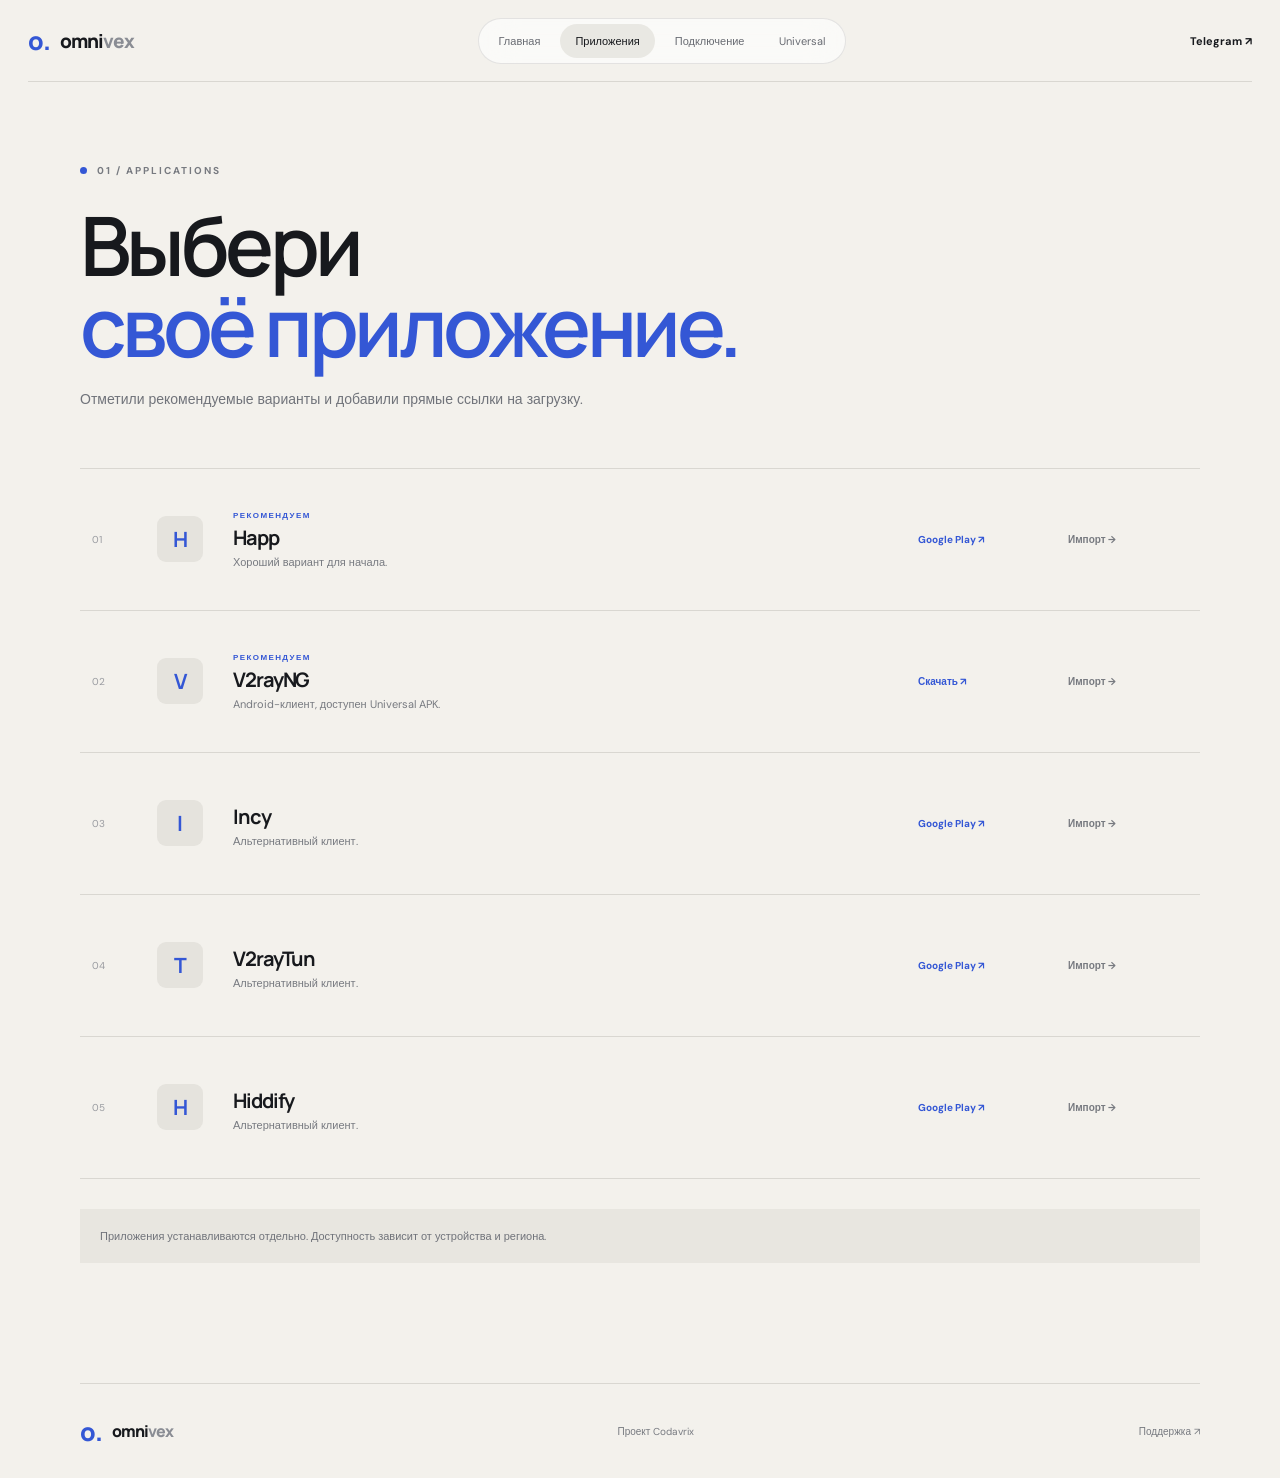
==== apps.html @ 3f4cf617 "Add Omnivex apps.html page" ====
<!doctype html><html lang="ru"><head><meta charset="utf-8"><meta name="viewport" content="width=device-width,initial-scale=1"><meta name="theme-color" content="#f3f1ec"><title>Omnivex</title><link rel="preconnect" href="https://fonts.googleapis.com"><link rel="preconnect" href="https://fonts.gstatic.com" crossorigin><link href="https://fonts.googleapis.com/css2?family=DM+Sans:wght@400;500;600;700&family=Manrope:wght@400;500;600;700;800&display=swap" rel="stylesheet"><link rel="stylesheet" href="style.css"><script src="script.js" defer></script></head><body><header class="header"><a class="brand" href="index.html"><span class="brand-icon">o.</span><span>omni<span>vex</span></span></a><button class="nav-toggle" aria-label="Открыть меню" aria-expanded="false">☰</button><nav class="nav"><a href="index.html">Главная</a><a href="apps.html">Приложения</a><a href="setup.html">Подключение</a><a href="universal.html">Universal</a></nav><a class="nav-telegram" href="https://t.me/OmnivexVPN" target="_blank" rel="noreferrer">Telegram ↗</a></header><main class="wrap subpage"><div class="eyebrow"><span></span> 01 / APPLICATIONS</div><h1 class="page-title">Выбери<br><em>своё приложение.</em></h1><p class="page-lead">Отметили рекомендуемые варианты и добавили прямые ссылки на загрузку.</p><div class="app-list">
<article class="app-row"><div class="app-id">01</div><div class="app-monogram">H</div><div class="app-desc"><div class="tag">РЕКОМЕНДУЕМ</div><h2>Happ</h2><p>Хороший вариант для начала.</p></div><a class="app-download" href="https://play.google.com/store/apps/details?id=com.happproxy" target="_blank" rel="noreferrer">Google Play ↗</a><a class="app-use" href="setup.html?app=happ">Импорт →</a></article>
<article class="app-row"><div class="app-id">02</div><div class="app-monogram">V</div><div class="app-desc"><div class="tag">РЕКОМЕНДУЕМ</div><h2>V2rayNG</h2><p>Android-клиент, доступен Universal APK.</p></div><a class="app-download" href="https://github.com/2dust/v2rayNG/releases/latest" target="_blank" rel="noreferrer">Скачать ↗</a><a class="app-use" href="setup.html?app=v2rayng">Импорт →</a></article>
<article class="app-row"><div class="app-id">03</div><div class="app-monogram">I</div><div class="app-desc"><h2>Incy</h2><p>Альтернативный клиент.</p></div><a class="app-download" href="https://play.google.com/store/apps/details?id=llc.itdev.incy" target="_blank" rel="noreferrer">Google Play ↗</a><a class="app-use" href="setup.html?app=incy">Импорт →</a></article>
<article class="app-row"><div class="app-id">04</div><div class="app-monogram">T</div><div class="app-desc"><h2>V2rayTun</h2><p>Альтернативный клиент.</p></div><a class="app-download" href="https://play.google.com/store/apps/details?id=com.v2raytun.android" target="_blank" rel="noreferrer">Google Play ↗</a><a class="app-use" href="setup.html?app=v2raytun">Импорт →</a></article>
<article class="app-row"><div class="app-id">05</div><div class="app-monogram">H</div><div class="app-desc"><h2>Hiddify</h2><p>Альтернативный клиент.</p></div><a class="app-download" href="https://play.google.com/store/apps/details?id=app.hiddify.com" target="_blank" rel="noreferrer">Google Play ↗</a><a class="app-use" href="setup.html?app=hiddify">Импорт →</a></article></div><div class="note-box">Приложения устанавливаются отдельно. Доступность зависит от устройства и региона.</div></main><footer class="footer"><a class="brand" href="index.html"><span class="brand-icon">o.</span><span>omni<span>vex</span></span></a><span>Проект Codavrix</span><a href="https://t.me/OmnivexVPN" target="_blank" rel="noreferrer">Поддержка ↗</a></footer></body></html>
---- style.css ----
:root{--paper:#f3f1ec;--ink:#17191d;--muted:#777a80;--line:#d9d7d1;--accent:#3457d5;--font:'Manrope',sans-serif;--body:'DM Sans',sans-serif}*{box-sizing:border-box}body{margin:0;background:var(--paper);color:var(--ink);font-family:var(--body)}a{color:inherit;text-decoration:none}button{font:inherit}.wrap,.footer{width:min(1120px,calc(100% - 56px));margin:auto}.header{height:82px;width:min(1320px,calc(100% - 56px));margin:auto;display:flex;align-items:center;justify-content:space-between;border-bottom:1px solid var(--line);position:relative;z-index:5}.brand{display:flex;align-items:center;gap:10px;font:800 19px var(--font);letter-spacing:-1px}.brand>span:last-child>span{color:#8a8d94}.brand-icon{font-size:25px;color:var(--accent)}.nav{display:flex;gap:5px;padding:5px;border:1px solid #17191d1a;border-radius:99px;background:#ffffff9c;backdrop-filter:blur(18px)}.nav a{padding:10px 15px;font-size:11px;color:#686b72;border-radius:99px}.nav a:hover,.nav a[aria-current=page]{background:#e9e8e3;color:#16181c}.nav-telegram,.plain-link{font-size:11px;font-weight:700}.nav-toggle{display:none}.home-hero{padding-top:95px}.eyebrow{font-size:10px;letter-spacing:2px;font-weight:700;color:#777a80;display:flex;align-items:center;gap:10px}.eyebrow>span{width:7px;height:7px;background:var(--accent);border-radius:50%}.hero-grid{display:grid;grid-template-columns:1.1fr .9fr;align-items:center;gap:40px;padding:44px 0 66px}h1,h2,h3{font-family:var(--font);letter-spacing:-.055em}h1{font-size:clamp(58px,8vw,100px);line-height:.99;margin:0 0 28px;font-weight:600}h1 em{font-style:normal;color:var(--accent)}.lead{max-width:460px;font-size:15px;line-height:1.8;color:#666a71}.actions{display:flex;align-items:center;gap:25px;margin-top:30px}.btn{display:inline-flex;align-items:center;justify-content:center;gap:22px;padding:0 20px;min-height:48px;border-radius:4px;font-size:11px;font-weight:700;transition:.2s}.btn:hover{transform:translateY(-2px)}.btn-dark{background:var(--ink);color:white}.btn-dark:hover{background:var(--accent)}.btn-outline{border:1px solid var(--line)}.hero-art{height:380px;display:grid;place-items:center;position:relative}.art-orbit{position:absolute;width:340px;height:340px;border:1px solid #d7d4cc;border-radius:50%;box-shadow:0 0 0 35px #d7d4cc40,0 0 0 70px #d7d4cc26}.art-card{width:300px;height:245px;background:#20232b;color:#f5f3ee;border-radius:8px;position:relative;padding:22px;box-shadow:0 30px 70px #191b2033;display:flex;flex-direction:column;justify-content:space-between;z-index:1}.art-label,.art-bottom{font-size:9px;letter-spacing:1.5px}.art-label{color:#aeb1b8}.art-bottom{letter-spacing:0}.live-dot{display:inline-block;width:7px;height:7px;border-radius:50%;background:#9fb0ff;margin-right:8px}.art-mark{display:flex;justify-content:center;align-items:center;gap:9px;transform:skew(-16deg)}.art-mark i{width:19px;border-radius:10px;background:#a9b8ff}.art-mark i:nth-child(1){height:44px;opacity:.5}.art-mark i:nth-child(2){height:78px;opacity:.75}.art-mark i:nth-child(3){height:112px}.art-stamp{position:absolute;z-index:2;right:0;bottom:28px;background:var(--accent);color:white;padding:13px 16px;font-size:9px;line-height:1.6;letter-spacing:1.5px;transform:rotate(-5deg)}.hero-meta{display:flex;justify-content:space-between;border-top:1px solid var(--line);padding:18px 0 24px;color:#85878d;font-size:9px;letter-spacing:1.2px}.intro-band{background:#e6e4de}.band-inner{min-height:180px;display:flex;align-items:center;justify-content:space-between;gap:25px}.band-inner>span{font-size:10px;letter-spacing:2px;color:#7b7d83}.band-inner p{font:500 22px/1.4 var(--font);letter-spacing:-1px}.band-inner strong{color:var(--accent)}.band-inner>a{font-size:11px;font-weight:700}.home-sections{padding:100px 0 120px}.section-top{display:flex;align-items:end;justify-content:space-between;margin-bottom:35px}.eyebrow.plain{display:block;margin-bottom:18px}.section-top h2{font-size:46px;margin:0}.section-top>p{max-width:290px;color:#777a80;font-size:12px;line-height:1.7}.route-grid{display:grid;grid-template-columns:repeat(3,1fr);gap:14px}.route-card{min-height:210px;background:#eae8e2;padding:23px;position:relative;border:1px solid #dfddd6;transition:.2s}.route-card:hover{background:white;transform:translateY(-3px)}.route-card>span{font-size:9px;letter-spacing:1.5px;color:#85878d}.route-card h3{font-size:22px;margin:35px 0 8px}.route-card p{font-size:11px;color:#777a80}.route-card>b{position:absolute;right:22px;bottom:22px;color:var(--accent)}.footer{min-height:95px;border-top:1px solid var(--line);display:flex;align-items:center;justify-content:space-between;color:#777a80;font-size:10px}.footer .brand{color:var(--ink);font-size:16px}.subpage{padding-top:82px;padding-bottom:120px}.page-title{font-size:clamp(54px,7vw,82px);margin:28px 0 20px}.page-lead{max-width:570px;color:#70737a;font-size:14px;line-height:1.8;margin-bottom:55px}.app-list{border-top:1px solid var(--line)}.app-row{min-height:142px;border-bottom:1px solid var(--line);display:grid;grid-template-columns:45px 56px minmax(200px,1fr) 130px 120px;align-items:center;gap:20px;padding:20px 12px}.app-row:hover{background:#ffffff70}.app-id{font-size:10px;color:#999ba0}.app-monogram{width:46px;height:46px;background:#e5e3dd;border-radius:9px;display:grid;place-items:center;font:700 21px var(--font);color:var(--accent)}.app-desc h2{font-size:20px;margin:4px 0}.app-desc p{font-size:11px;color:#777a80;margin:0}.tag{font-size:8px;letter-spacing:1.4px;font-weight:700;color:var(--accent)}.app-download,.app-use{font-size:10px;font-weight:700}.app-download{color:var(--accent)}.app-use{color:#777a80}.note-box{margin-top:30px;padding:18px 20px;background:#e8e6e0;color:#70737a;font-size:11px;line-height:1.7}.note-box a{color:var(--accent);text-decoration:underline}.quick-panel{background:#e9e7e1;border:1px solid #dddbd4;padding:30px}.quick-head,.quick-download{display:flex;justify-content:space-between;align-items:center}.quick-head,.step-label{font-size:9px;letter-spacing:1.4px;color:#777a80;font-weight:700}.quick-counter{color:var(--accent)}.choice-row{display:flex;gap:8px;flex-wrap:wrap;margin:20px 0 34px}.choice{border:1px solid #d5d3cc;background:transparent;padding:12px 18px;border-radius:3px;font-size:11px;cursor:pointer}.choice.active,.choice:hover{background:var(--ink);color:white;border-color:var(--ink)}.quick-download{padding:25px 0;border-top:1px solid #d5d3cc;border-bottom:1px solid #d5d3cc}.quick-download h2,.quick-import h2{font-size:24px;margin:8px 0 0}.quick-import{padding-top:28px}.quick-import>div:first-child p{font-size:12px;color:#70737a;max-width:540px;line-height:1.7;margin:10px 0 22px}.copy-line{display:flex;max-width:580px;margin-top:25px;border:1px solid #d1cfc8;background:#f7f6f2}.copy-line code{padding:15px;flex:1;overflow-wrap:anywhere;font-size:11px;color:#555861}.copy-line button{border:0;background:var(--ink);color:white;padding:0 18px;font-size:10px;cursor:pointer}.copy-status{font-size:10px;color:var(--accent);min-height:15px}.help-line{margin-top:30px;display:flex;justify-content:space-between;font-size:11px;color:#777a80}.help-line a{color:var(--accent);font-weight:700}.universal-panel{display:grid;grid-template-columns:.8fr 1.2fr;gap:50px;align-items:center;background:#e9e7e1;padding:45px;margin-top:20px}.universal-visual{height:260px;background:#20232b;display:grid;place-items:center;position:relative;overflow:hidden;color:white;font:700 48px var(--font)}.universal-ring{position:absolute;width:190px;height:190px;border:1px solid #69718e;border-radius:50%;box-shadow:0 0 0 28px #a9b8ff14,0 0 0 56px #a9b8ff0d}.universal-visual span{position:relative}.universal-copy h2{font-size:32px;margin:12px 0}.universal-copy p{font-size:12px;line-height:1.8;color:#6e7178;margin-bottom:23px}.universal-copy .plain-link{display:block;margin:18px 0}.universal-copy small{display:block;color:#888a90;font-size:9px;line-height:1.6;max-width:430px}@media(max-width:760px){.wrap,.footer{width:calc(100% - 36px)}.header{width:calc(100% - 36px);height:70px}.nav-toggle{display:block;order:3;border:0;background:none;font-size:19px}.nav-telegram{margin-left:auto;margin-right:18px}.nav{display:none;position:absolute;top:62px;left:0;right:0;flex-direction:column;border-radius:8px;background:#f8f7f3;padding:8px;box-shadow:0 15px 35px #0001}.nav.open{display:flex}.nav a{padding:13px}.home-hero{padding-top:65px}.hero-grid{grid-template-columns:1fr;padding-top:32px;gap:10px}.hero-grid h1{font-size:clamp(54px,14vw,78px)}.hero-art{height:300px}.art-card{width:260px;height:210px}.art-orbit{width:260px;height:260px}.art-stamp{right:3px;bottom:14px}.hero-meta{gap:15px;flex-wrap:wrap;font-size:8px}.band-inner{padding:25px 0;min-height:150px;flex-wrap:wrap}.band-inner p{font-size:19px;flex:1}.band-inner>span{width:100%}.home-sections{padding:70px 0}.section-top{display:block}.section-top h2{font-size:38px}.section-top>p{margin-top:14px}.route-grid{grid-template-columns:1fr}.route-card{min-height:165px}.footer{min-height:100px;gap:12px;flex-wrap:wrap;padding:20px 0}.subpage{padding-top:60px;padding-bottom:80px}.page-title{font-size:clamp(48px,13vw,68px)}.page-lead{margin-bottom:35px}.app-row{grid-template-columns:28px 42px 1fr;gap:12px;min-height:130px}.app-monogram{width:40px;height:40px}.app-desc h2{font-size:17px}.app-download,.app-use{grid-column:3}.app-download{margin-top:3px}.app-use{margin-top:-8px}.quick-panel{padding:20px 16px}.quick-download{gap:15px;align-items:flex-start;flex-direction:column}.quick-download h2,.quick-import h2{font-size:21px}.copy-line code{font-size:9px;padding:13px 9px}.copy-line button{padding:0 10px}.universal-panel{grid-template-columns:1fr;padding:20px;gap:25px}.universal-visual{height:190px}.universal-copy h2{font-size:27px}.help-line{gap:15px;flex-wrap:wrap}}@media(prefers-reduced-motion:reduce){*,*::before,*::after{scroll-behavior:auto!important;transition:none!important}}
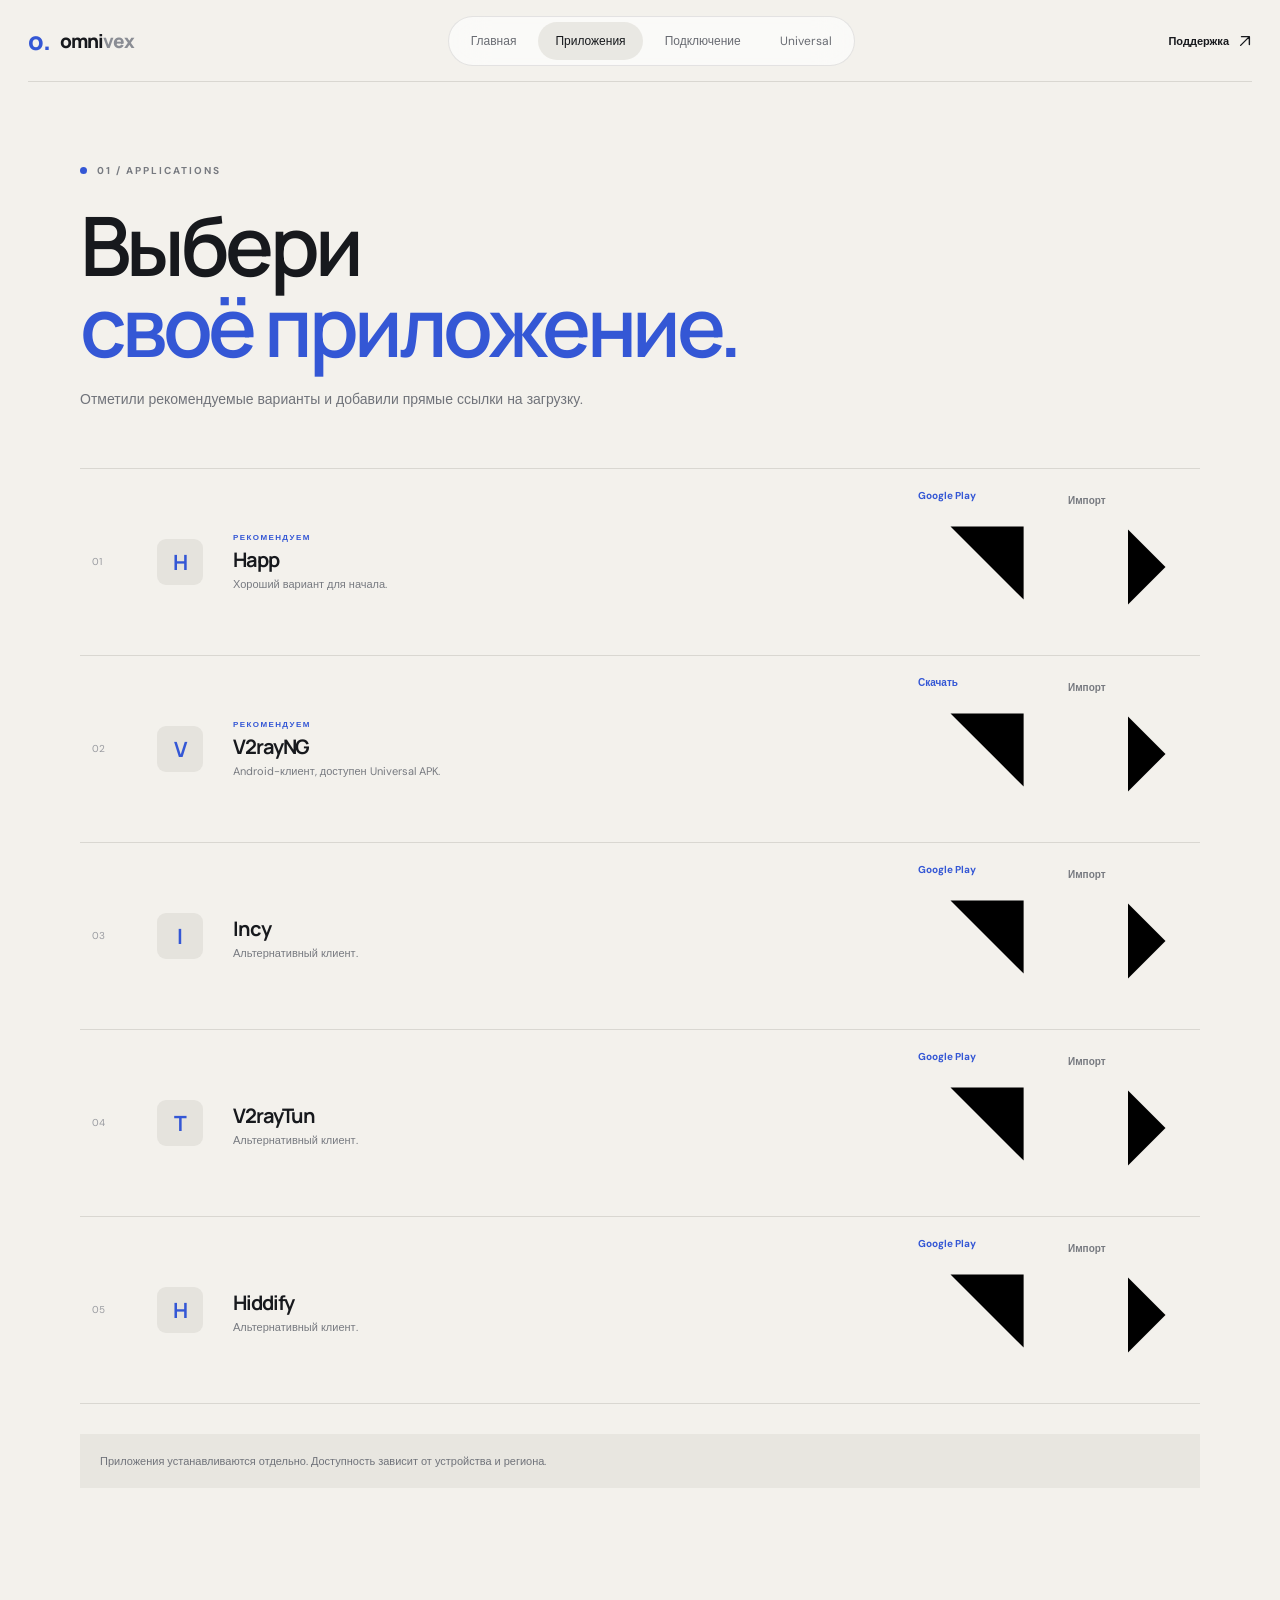
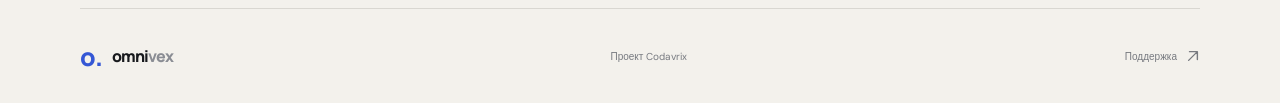
==== commit 3ae7dad0: "Polish navigation and replace text arrows with clean SVG icons" ====
--- a/apps.html
+++ b/apps.html
@@ -1,6 +1,6 @@
-<!doctype html><html lang="ru"><head><meta charset="utf-8"><meta name="viewport" content="width=device-width,initial-scale=1"><meta name="theme-color" content="#f3f1ec"><title>Omnivex</title><link rel="preconnect" href="https://fonts.googleapis.com"><link rel="preconnect" href="https://fonts.gstatic.com" crossorigin><link href="https://fonts.googleapis.com/css2?family=DM+Sans:wght@400;500;600;700&family=Manrope:wght@400;500;600;700;800&display=swap" rel="stylesheet"><link rel="stylesheet" href="style.css"><script src="script.js" defer></script></head><body><header class="header"><a class="brand" href="index.html"><span class="brand-icon">o.</span><span>omni<span>vex</span></span></a><button class="nav-toggle" aria-label="Открыть меню" aria-expanded="false">☰</button><nav class="nav"><a href="index.html">Главная</a><a href="apps.html">Приложения</a><a href="setup.html">Подключение</a><a href="universal.html">Universal</a></nav><a class="nav-telegram" href="https://t.me/OmnivexVPN" target="_blank" rel="noreferrer">Telegram ↗</a></header><main class="wrap subpage"><div class="eyebrow"><span></span> 01 / APPLICATIONS</div><h1 class="page-title">Выбери<br><em>своё приложение.</em></h1><p class="page-lead">Отметили рекомендуемые варианты и добавили прямые ссылки на загрузку.</p><div class="app-list">
-<article class="app-row"><div class="app-id">01</div><div class="app-monogram">H</div><div class="app-desc"><div class="tag">РЕКОМЕНДУЕМ</div><h2>Happ</h2><p>Хороший вариант для начала.</p></div><a class="app-download" href="https://play.google.com/store/apps/details?id=com.happproxy" target="_blank" rel="noreferrer">Google Play ↗</a><a class="app-use" href="setup.html?app=happ">Импорт →</a></article>
-<article class="app-row"><div class="app-id">02</div><div class="app-monogram">V</div><div class="app-desc"><div class="tag">РЕКОМЕНДУЕМ</div><h2>V2rayNG</h2><p>Android-клиент, доступен Universal APK.</p></div><a class="app-download" href="https://github.com/2dust/v2rayNG/releases/latest" target="_blank" rel="noreferrer">Скачать ↗</a><a class="app-use" href="setup.html?app=v2rayng">Импорт →</a></article>
-<article class="app-row"><div class="app-id">03</div><div class="app-monogram">I</div><div class="app-desc"><h2>Incy</h2><p>Альтернативный клиент.</p></div><a class="app-download" href="https://play.google.com/store/apps/details?id=llc.itdev.incy" target="_blank" rel="noreferrer">Google Play ↗</a><a class="app-use" href="setup.html?app=incy">Импорт →</a></article>
-<article class="app-row"><div class="app-id">04</div><div class="app-monogram">T</div><div class="app-desc"><h2>V2rayTun</h2><p>Альтернативный клиент.</p></div><a class="app-download" href="https://play.google.com/store/apps/details?id=com.v2raytun.android" target="_blank" rel="noreferrer">Google Play ↗</a><a class="app-use" href="setup.html?app=v2raytun">Импорт →</a></article>
-<article class="app-row"><div class="app-id">05</div><div class="app-monogram">H</div><div class="app-desc"><h2>Hiddify</h2><p>Альтернативный клиент.</p></div><a class="app-download" href="https://play.google.com/store/apps/details?id=app.hiddify.com" target="_blank" rel="noreferrer">Google Play ↗</a><a class="app-use" href="setup.html?app=hiddify">Импорт →</a></article></div><div class="note-box">Приложения устанавливаются отдельно. Доступность зависит от устройства и региона.</div></main><footer class="footer"><a class="brand" href="index.html"><span class="brand-icon">o.</span><span>omni<span>vex</span></span></a><span>Проект Codavrix</span><a href="https://t.me/OmnivexVPN" target="_blank" rel="noreferrer">Поддержка ↗</a></footer></body></html>+<!doctype html><html lang="ru"><head><meta charset="utf-8"><meta name="viewport" content="width=device-width,initial-scale=1"><meta name="theme-color" content="#f3f1ec"><title>Omnivex</title><link rel="preconnect" href="https://fonts.googleapis.com"><link rel="preconnect" href="https://fonts.gstatic.com" crossorigin><link href="https://fonts.googleapis.com/css2?family=DM+Sans:wght@400;500;600;700&family=Manrope:wght@400;500;600;700;800&display=swap" rel="stylesheet"><link rel="stylesheet" href="style.css"><script src="script.js" defer></script></head><body><header class="header"><a class="brand" href="index.html"><span class="brand-icon">o.</span><span>omni<span>vex</span></span></a><button class="nav-toggle" aria-label="Открыть меню" aria-expanded="false"><span></span><span></span></button><nav class="nav"><a href="index.html">Главная</a><a href="apps.html">Приложения</a><a href="setup.html">Подключение</a><a href="universal.html">Universal</a></nav><a class="nav-telegram" href="https://t.me/OmnivexVPN" target="_blank" rel="noreferrer">Поддержка <svg class="ui-arrow" viewBox="0 0 16 16" aria-hidden="true"><path d="M3 13 13 3M4 3h9v9"/></svg></a></header><main class="wrap subpage"><div class="eyebrow"><span></span> 01 / APPLICATIONS</div><h1 class="page-title">Выбери<br><em>своё приложение.</em></h1><p class="page-lead">Отметили рекомендуемые варианты и добавили прямые ссылки на загрузку.</p><div class="app-list">
+<article class="app-row"><div class="app-id">01</div><div class="app-monogram">H</div><div class="app-desc"><div class="tag">РЕКОМЕНДУЕМ</div><h2>Happ</h2><p>Хороший вариант для начала.</p></div><a class="app-download" href="https://play.google.com/store/apps/details?id=com.happproxy" target="_blank" rel="noreferrer">Google Play <svg class="ui-arrow" viewBox="0 0 16 16" aria-hidden="true"><path d="M3 13 13 3M4 3h9v9"/></svg></a><a class="app-use" href="setup.html?app=happ">Импорт <svg class="ui-arrow" viewBox="0 0 16 16" aria-hidden="true"><path d="M2 8h11M8 3l5 5-5 5"/></svg></a></article>
+<article class="app-row"><div class="app-id">02</div><div class="app-monogram">V</div><div class="app-desc"><div class="tag">РЕКОМЕНДУЕМ</div><h2>V2rayNG</h2><p>Android-клиент, доступен Universal APK.</p></div><a class="app-download" href="https://github.com/2dust/v2rayNG/releases/latest" target="_blank" rel="noreferrer">Скачать <svg class="ui-arrow" viewBox="0 0 16 16" aria-hidden="true"><path d="M3 13 13 3M4 3h9v9"/></svg></a><a class="app-use" href="setup.html?app=v2rayng">Импорт <svg class="ui-arrow" viewBox="0 0 16 16" aria-hidden="true"><path d="M2 8h11M8 3l5 5-5 5"/></svg></a></article>
+<article class="app-row"><div class="app-id">03</div><div class="app-monogram">I</div><div class="app-desc"><h2>Incy</h2><p>Альтернативный клиент.</p></div><a class="app-download" href="https://play.google.com/store/apps/details?id=llc.itdev.incy" target="_blank" rel="noreferrer">Google Play <svg class="ui-arrow" viewBox="0 0 16 16" aria-hidden="true"><path d="M3 13 13 3M4 3h9v9"/></svg></a><a class="app-use" href="setup.html?app=incy">Импорт <svg class="ui-arrow" viewBox="0 0 16 16" aria-hidden="true"><path d="M2 8h11M8 3l5 5-5 5"/></svg></a></article>
+<article class="app-row"><div class="app-id">04</div><div class="app-monogram">T</div><div class="app-desc"><h2>V2rayTun</h2><p>Альтернативный клиент.</p></div><a class="app-download" href="https://play.google.com/store/apps/details?id=com.v2raytun.android" target="_blank" rel="noreferrer">Google Play <svg class="ui-arrow" viewBox="0 0 16 16" aria-hidden="true"><path d="M3 13 13 3M4 3h9v9"/></svg></a><a class="app-use" href="setup.html?app=v2raytun">Импорт <svg class="ui-arrow" viewBox="0 0 16 16" aria-hidden="true"><path d="M2 8h11M8 3l5 5-5 5"/></svg></a></article>
+<article class="app-row"><div class="app-id">05</div><div class="app-monogram">H</div><div class="app-desc"><h2>Hiddify</h2><p>Альтернативный клиент.</p></div><a class="app-download" href="https://play.google.com/store/apps/details?id=app.hiddify.com" target="_blank" rel="noreferrer">Google Play <svg class="ui-arrow" viewBox="0 0 16 16" aria-hidden="true"><path d="M3 13 13 3M4 3h9v9"/></svg></a><a class="app-use" href="setup.html?app=hiddify">Импорт <svg class="ui-arrow" viewBox="0 0 16 16" aria-hidden="true"><path d="M2 8h11M8 3l5 5-5 5"/></svg></a></article></div><div class="note-box">Приложения устанавливаются отдельно. Доступность зависит от устройства и региона.</div></main><footer class="footer"><a class="brand" href="index.html"><span class="brand-icon">o.</span><span>omni<span>vex</span></span></a><span>Проект Codavrix</span><a href="https://t.me/OmnivexVPN" target="_blank" rel="noreferrer">Поддержка <svg class="ui-arrow" viewBox="0 0 16 16" aria-hidden="true"><path d="M3 13 13 3M4 3h9v9"/></svg></a></footer></body></html>
--- a/style.css
+++ b/style.css
@@ -1 +1,28 @@
-:root{--paper:#f3f1ec;--ink:#17191d;--muted:#777a80;--line:#d9d7d1;--accent:#3457d5;--font:'Manrope',sans-serif;--body:'DM Sans',sans-serif}*{box-sizing:border-box}body{margin:0;background:var(--paper);color:var(--ink);font-family:var(--body)}a{color:inherit;text-decoration:none}button{font:inherit}.wrap,.footer{width:min(1120px,calc(100% - 56px));margin:auto}.header{height:82px;width:min(1320px,calc(100% - 56px));margin:auto;display:flex;align-items:center;justify-content:space-between;border-bottom:1px solid var(--line);position:relative;z-index:5}.brand{display:flex;align-items:center;gap:10px;font:800 19px var(--font);letter-spacing:-1px}.brand>span:last-child>span{color:#8a8d94}.brand-icon{font-size:25px;color:var(--accent)}.nav{display:flex;gap:5px;padding:5px;border:1px solid #17191d1a;border-radius:99px;background:#ffffff9c;backdrop-filter:blur(18px)}.nav a{padding:10px 15px;font-size:11px;color:#686b72;border-radius:99px}.nav a:hover,.nav a[aria-current=page]{background:#e9e8e3;color:#16181c}.nav-telegram,.plain-link{font-size:11px;font-weight:700}.nav-toggle{display:none}.home-hero{padding-top:95px}.eyebrow{font-size:10px;letter-spacing:2px;font-weight:700;color:#777a80;display:flex;align-items:center;gap:10px}.eyebrow>span{width:7px;height:7px;background:var(--accent);border-radius:50%}.hero-grid{display:grid;grid-template-columns:1.1fr .9fr;align-items:center;gap:40px;padding:44px 0 66px}h1,h2,h3{font-family:var(--font);letter-spacing:-.055em}h1{font-size:clamp(58px,8vw,100px);line-height:.99;margin:0 0 28px;font-weight:600}h1 em{font-style:normal;color:var(--accent)}.lead{max-width:460px;font-size:15px;line-height:1.8;color:#666a71}.actions{display:flex;align-items:center;gap:25px;margin-top:30px}.btn{display:inline-flex;align-items:center;justify-content:center;gap:22px;padding:0 20px;min-height:48px;border-radius:4px;font-size:11px;font-weight:700;transition:.2s}.btn:hover{transform:translateY(-2px)}.btn-dark{background:var(--ink);color:white}.btn-dark:hover{background:var(--accent)}.btn-outline{border:1px solid var(--line)}.hero-art{height:380px;display:grid;place-items:center;position:relative}.art-orbit{position:absolute;width:340px;height:340px;border:1px solid #d7d4cc;border-radius:50%;box-shadow:0 0 0 35px #d7d4cc40,0 0 0 70px #d7d4cc26}.art-card{width:300px;height:245px;background:#20232b;color:#f5f3ee;border-radius:8px;position:relative;padding:22px;box-shadow:0 30px 70px #191b2033;display:flex;flex-direction:column;justify-content:space-between;z-index:1}.art-label,.art-bottom{font-size:9px;letter-spacing:1.5px}.art-label{color:#aeb1b8}.art-bottom{letter-spacing:0}.live-dot{display:inline-block;width:7px;height:7px;border-radius:50%;background:#9fb0ff;margin-right:8px}.art-mark{display:flex;justify-content:center;align-items:center;gap:9px;transform:skew(-16deg)}.art-mark i{width:19px;border-radius:10px;background:#a9b8ff}.art-mark i:nth-child(1){height:44px;opacity:.5}.art-mark i:nth-child(2){height:78px;opacity:.75}.art-mark i:nth-child(3){height:112px}.art-stamp{position:absolute;z-index:2;right:0;bottom:28px;background:var(--accent);color:white;padding:13px 16px;font-size:9px;line-height:1.6;letter-spacing:1.5px;transform:rotate(-5deg)}.hero-meta{display:flex;justify-content:space-between;border-top:1px solid var(--line);padding:18px 0 24px;color:#85878d;font-size:9px;letter-spacing:1.2px}.intro-band{background:#e6e4de}.band-inner{min-height:180px;display:flex;align-items:center;justify-content:space-between;gap:25px}.band-inner>span{font-size:10px;letter-spacing:2px;color:#7b7d83}.band-inner p{font:500 22px/1.4 var(--font);letter-spacing:-1px}.band-inner strong{color:var(--accent)}.band-inner>a{font-size:11px;font-weight:700}.home-sections{padding:100px 0 120px}.section-top{display:flex;align-items:end;justify-content:space-between;margin-bottom:35px}.eyebrow.plain{display:block;margin-bottom:18px}.section-top h2{font-size:46px;margin:0}.section-top>p{max-width:290px;color:#777a80;font-size:12px;line-height:1.7}.route-grid{display:grid;grid-template-columns:repeat(3,1fr);gap:14px}.route-card{min-height:210px;background:#eae8e2;padding:23px;position:relative;border:1px solid #dfddd6;transition:.2s}.route-card:hover{background:white;transform:translateY(-3px)}.route-card>span{font-size:9px;letter-spacing:1.5px;color:#85878d}.route-card h3{font-size:22px;margin:35px 0 8px}.route-card p{font-size:11px;color:#777a80}.route-card>b{position:absolute;right:22px;bottom:22px;color:var(--accent)}.footer{min-height:95px;border-top:1px solid var(--line);display:flex;align-items:center;justify-content:space-between;color:#777a80;font-size:10px}.footer .brand{color:var(--ink);font-size:16px}.subpage{padding-top:82px;padding-bottom:120px}.page-title{font-size:clamp(54px,7vw,82px);margin:28px 0 20px}.page-lead{max-width:570px;color:#70737a;font-size:14px;line-height:1.8;margin-bottom:55px}.app-list{border-top:1px solid var(--line)}.app-row{min-height:142px;border-bottom:1px solid var(--line);display:grid;grid-template-columns:45px 56px minmax(200px,1fr) 130px 120px;align-items:center;gap:20px;padding:20px 12px}.app-row:hover{background:#ffffff70}.app-id{font-size:10px;color:#999ba0}.app-monogram{width:46px;height:46px;background:#e5e3dd;border-radius:9px;display:grid;place-items:center;font:700 21px var(--font);color:var(--accent)}.app-desc h2{font-size:20px;margin:4px 0}.app-desc p{font-size:11px;color:#777a80;margin:0}.tag{font-size:8px;letter-spacing:1.4px;font-weight:700;color:var(--accent)}.app-download,.app-use{font-size:10px;font-weight:700}.app-download{color:var(--accent)}.app-use{color:#777a80}.note-box{margin-top:30px;padding:18px 20px;background:#e8e6e0;color:#70737a;font-size:11px;line-height:1.7}.note-box a{color:var(--accent);text-decoration:underline}.quick-panel{background:#e9e7e1;border:1px solid #dddbd4;padding:30px}.quick-head,.quick-download{display:flex;justify-content:space-between;align-items:center}.quick-head,.step-label{font-size:9px;letter-spacing:1.4px;color:#777a80;font-weight:700}.quick-counter{color:var(--accent)}.choice-row{display:flex;gap:8px;flex-wrap:wrap;margin:20px 0 34px}.choice{border:1px solid #d5d3cc;background:transparent;padding:12px 18px;border-radius:3px;font-size:11px;cursor:pointer}.choice.active,.choice:hover{background:var(--ink);color:white;border-color:var(--ink)}.quick-download{padding:25px 0;border-top:1px solid #d5d3cc;border-bottom:1px solid #d5d3cc}.quick-download h2,.quick-import h2{font-size:24px;margin:8px 0 0}.quick-import{padding-top:28px}.quick-import>div:first-child p{font-size:12px;color:#70737a;max-width:540px;line-height:1.7;margin:10px 0 22px}.copy-line{display:flex;max-width:580px;margin-top:25px;border:1px solid #d1cfc8;background:#f7f6f2}.copy-line code{padding:15px;flex:1;overflow-wrap:anywhere;font-size:11px;color:#555861}.copy-line button{border:0;background:var(--ink);color:white;padding:0 18px;font-size:10px;cursor:pointer}.copy-status{font-size:10px;color:var(--accent);min-height:15px}.help-line{margin-top:30px;display:flex;justify-content:space-between;font-size:11px;color:#777a80}.help-line a{color:var(--accent);font-weight:700}.universal-panel{display:grid;grid-template-columns:.8fr 1.2fr;gap:50px;align-items:center;background:#e9e7e1;padding:45px;margin-top:20px}.universal-visual{height:260px;background:#20232b;display:grid;place-items:center;position:relative;overflow:hidden;color:white;font:700 48px var(--font)}.universal-ring{position:absolute;width:190px;height:190px;border:1px solid #69718e;border-radius:50%;box-shadow:0 0 0 28px #a9b8ff14,0 0 0 56px #a9b8ff0d}.universal-visual span{position:relative}.universal-copy h2{font-size:32px;margin:12px 0}.universal-copy p{font-size:12px;line-height:1.8;color:#6e7178;margin-bottom:23px}.universal-copy .plain-link{display:block;margin:18px 0}.universal-copy small{display:block;color:#888a90;font-size:9px;line-height:1.6;max-width:430px}@media(max-width:760px){.wrap,.footer{width:calc(100% - 36px)}.header{width:calc(100% - 36px);height:70px}.nav-toggle{display:block;order:3;border:0;background:none;font-size:19px}.nav-telegram{margin-left:auto;margin-right:18px}.nav{display:none;position:absolute;top:62px;left:0;right:0;flex-direction:column;border-radius:8px;background:#f8f7f3;padding:8px;box-shadow:0 15px 35px #0001}.nav.open{display:flex}.nav a{padding:13px}.home-hero{padding-top:65px}.hero-grid{grid-template-columns:1fr;padding-top:32px;gap:10px}.hero-grid h1{font-size:clamp(54px,14vw,78px)}.hero-art{height:300px}.art-card{width:260px;height:210px}.art-orbit{width:260px;height:260px}.art-stamp{right:3px;bottom:14px}.hero-meta{gap:15px;flex-wrap:wrap;font-size:8px}.band-inner{padding:25px 0;min-height:150px;flex-wrap:wrap}.band-inner p{font-size:19px;flex:1}.band-inner>span{width:100%}.home-sections{padding:70px 0}.section-top{display:block}.section-top h2{font-size:38px}.section-top>p{margin-top:14px}.route-grid{grid-template-columns:1fr}.route-card{min-height:165px}.footer{min-height:100px;gap:12px;flex-wrap:wrap;padding:20px 0}.subpage{padding-top:60px;padding-bottom:80px}.page-title{font-size:clamp(48px,13vw,68px)}.page-lead{margin-bottom:35px}.app-row{grid-template-columns:28px 42px 1fr;gap:12px;min-height:130px}.app-monogram{width:40px;height:40px}.app-desc h2{font-size:17px}.app-download,.app-use{grid-column:3}.app-download{margin-top:3px}.app-use{margin-top:-8px}.quick-panel{padding:20px 16px}.quick-download{gap:15px;align-items:flex-start;flex-direction:column}.quick-download h2,.quick-import h2{font-size:21px}.copy-line code{font-size:9px;padding:13px 9px}.copy-line button{padding:0 10px}.universal-panel{grid-template-columns:1fr;padding:20px;gap:25px}.universal-visual{height:190px}.universal-copy h2{font-size:27px}.help-line{gap:15px;flex-wrap:wrap}}@media(prefers-reduced-motion:reduce){*,*::before,*::after{scroll-behavior:auto!important;transition:none!important}}+:root{--paper:#f3f1ec;--ink:#17191d;--muted:#777a80;--line:#d9d7d1;--accent:#3457d5;--font:'Manrope',sans-serif;--body:'DM Sans',sans-serif}*{box-sizing:border-box}body{margin:0;background:var(--paper);color:var(--ink);font-family:var(--body)}a{color:inherit;text-decoration:none}button{font:inherit}.wrap,.footer{width:min(1120px,calc(100% - 56px));margin:auto}.header{height:82px;width:min(1320px,calc(100% - 56px));margin:auto;display:flex;align-items:center;justify-content:space-between;border-bottom:1px solid var(--line);position:relative;z-index:5}.brand{display:flex;align-items:center;gap:10px;font:800 19px var(--font);letter-spacing:-1px}.brand>span:last-child>span{color:#8a8d94}.brand-icon{font-size:25px;color:var(--accent)}.nav{display:flex;gap:5px;padding:5px;border:1px solid #17191d1a;border-radius:99px;background:#ffffff9c;backdrop-filter:blur(18px)}.nav a{padding:10px 15px;font-size:11px;color:#686b72;border-radius:99px}.nav a:hover,.nav a[aria-current=page]{background:#e9e8e3;color:#16181c}.nav-telegram,.plain-link{font-size:11px;font-weight:700}.nav-toggle{display:none}.home-hero{padding-top:95px}.eyebrow{font-size:10px;letter-spacing:2px;font-weight:700;color:#777a80;display:flex;align-items:center;gap:10px}.eyebrow>span{width:7px;height:7px;background:var(--accent);border-radius:50%}.hero-grid{display:grid;grid-template-columns:1.1fr .9fr;align-items:center;gap:40px;padding:44px 0 66px}h1,h2,h3{font-family:var(--font);letter-spacing:-.055em}h1{font-size:clamp(58px,8vw,100px);line-height:.99;margin:0 0 28px;font-weight:600}h1 em{font-style:normal;color:var(--accent)}.lead{max-width:460px;font-size:15px;line-height:1.8;color:#666a71}.actions{display:flex;align-items:center;gap:25px;margin-top:30px}.btn{display:inline-flex;align-items:center;justify-content:center;gap:22px;padding:0 20px;min-height:48px;border-radius:4px;font-size:11px;font-weight:700;transition:.2s}.btn:hover{transform:translateY(-2px)}.btn-dark{background:var(--ink);color:white}.btn-dark:hover{background:var(--accent)}.btn-outline{border:1px solid var(--line)}.hero-art{height:380px;display:grid;place-items:center;position:relative}.art-orbit{position:absolute;width:340px;height:340px;border:1px solid #d7d4cc;border-radius:50%;box-shadow:0 0 0 35px #d7d4cc40,0 0 0 70px #d7d4cc26}.art-card{width:300px;height:245px;background:#20232b;color:#f5f3ee;border-radius:8px;position:relative;padding:22px;box-shadow:0 30px 70px #191b2033;display:flex;flex-direction:column;justify-content:space-between;z-index:1}.art-label,.art-bottom{font-size:9px;letter-spacing:1.5px}.art-label{color:#aeb1b8}.art-bottom{letter-spacing:0}.live-dot{display:inline-block;width:7px;height:7px;border-radius:50%;background:#9fb0ff;margin-right:8px}.art-mark{display:flex;justify-content:center;align-items:center;gap:9px;transform:skew(-16deg)}.art-mark i{width:19px;border-radius:10px;background:#a9b8ff}.art-mark i:nth-child(1){height:44px;opacity:.5}.art-mark i:nth-child(2){height:78px;opacity:.75}.art-mark i:nth-child(3){height:112px}.art-stamp{position:absolute;z-index:2;right:0;bottom:28px;background:var(--accent);color:white;padding:13px 16px;font-size:9px;line-height:1.6;letter-spacing:1.5px;transform:rotate(-5deg)}.hero-meta{display:flex;justify-content:space-between;border-top:1px solid var(--line);padding:18px 0 24px;color:#85878d;font-size:9px;letter-spacing:1.2px}.intro-band{background:#e6e4de}.band-inner{min-height:180px;display:flex;align-items:center;justify-content:space-between;gap:25px}.band-inner>span{font-size:10px;letter-spacing:2px;color:#7b7d83}.band-inner p{font:500 22px/1.4 var(--font);letter-spacing:-1px}.band-inner strong{color:var(--accent)}.band-inner>a{font-size:11px;font-weight:700}.home-sections{padding:100px 0 120px}.section-top{display:flex;align-items:end;justify-content:space-between;margin-bottom:35px}.eyebrow.plain{display:block;margin-bottom:18px}.section-top h2{font-size:46px;margin:0}.section-top>p{max-width:290px;color:#777a80;font-size:12px;line-height:1.7}.route-grid{display:grid;grid-template-columns:repeat(3,1fr);gap:14px}.route-card{min-height:210px;background:#eae8e2;padding:23px;position:relative;border:1px solid #dfddd6;transition:.2s}.route-card:hover{background:white;transform:translateY(-3px)}.route-card>span{font-size:9px;letter-spacing:1.5px;color:#85878d}.route-card h3{font-size:22px;margin:35px 0 8px}.route-card p{font-size:11px;color:#777a80}.route-card>b{position:absolute;right:22px;bottom:22px;color:var(--accent)}.footer{min-height:95px;border-top:1px solid var(--line);display:flex;align-items:center;justify-content:space-between;color:#777a80;font-size:10px}.footer .brand{color:var(--ink);font-size:16px}.subpage{padding-top:82px;padding-bottom:120px}.page-title{font-size:clamp(54px,7vw,82px);margin:28px 0 20px}.page-lead{max-width:570px;color:#70737a;font-size:14px;line-height:1.8;margin-bottom:55px}.app-list{border-top:1px solid var(--line)}.app-row{min-height:142px;border-bottom:1px solid var(--line);display:grid;grid-template-columns:45px 56px minmax(200px,1fr) 130px 120px;align-items:center;gap:20px;padding:20px 12px}.app-row:hover{background:#ffffff70}.app-id{font-size:10px;color:#999ba0}.app-monogram{width:46px;height:46px;background:#e5e3dd;border-radius:9px;display:grid;place-items:center;font:700 21px var(--font);color:var(--accent)}.app-desc h2{font-size:20px;margin:4px 0}.app-desc p{font-size:11px;color:#777a80;margin:0}.tag{font-size:8px;letter-spacing:1.4px;font-weight:700;color:var(--accent)}.app-download,.app-use{font-size:10px;font-weight:700}.app-download{color:var(--accent)}.app-use{color:#777a80}.note-box{margin-top:30px;padding:18px 20px;background:#e8e6e0;color:#70737a;font-size:11px;line-height:1.7}.note-box a{color:var(--accent);text-decoration:underline}.quick-panel{background:#e9e7e1;border:1px solid #dddbd4;padding:30px}.quick-head,.quick-download{display:flex;justify-content:space-between;align-items:center}.quick-head,.step-label{font-size:9px;letter-spacing:1.4px;color:#777a80;font-weight:700}.quick-counter{color:var(--accent)}.choice-row{display:flex;gap:8px;flex-wrap:wrap;margin:20px 0 34px}.choice{border:1px solid #d5d3cc;background:transparent;padding:12px 18px;border-radius:3px;font-size:11px;cursor:pointer}.choice.active,.choice:hover{background:var(--ink);color:white;border-color:var(--ink)}.quick-download{padding:25px 0;border-top:1px solid #d5d3cc;border-bottom:1px solid #d5d3cc}.quick-download h2,.quick-import h2{font-size:24px;margin:8px 0 0}.quick-import{padding-top:28px}.quick-import>div:first-child p{font-size:12px;color:#70737a;max-width:540px;line-height:1.7;margin:10px 0 22px}.copy-line{display:flex;max-width:580px;margin-top:25px;border:1px solid #d1cfc8;background:#f7f6f2}.copy-line code{padding:15px;flex:1;overflow-wrap:anywhere;font-size:11px;color:#555861}.copy-line button{border:0;background:var(--ink);color:white;padding:0 18px;font-size:10px;cursor:pointer}.copy-status{font-size:10px;color:var(--accent);min-height:15px}.help-line{margin-top:30px;display:flex;justify-content:space-between;font-size:11px;color:#777a80}.help-line a{color:var(--accent);font-weight:700}.universal-panel{display:grid;grid-template-columns:.8fr 1.2fr;gap:50px;align-items:center;background:#e9e7e1;padding:45px;margin-top:20px}.universal-visual{height:260px;background:#20232b;display:grid;place-items:center;position:relative;overflow:hidden;color:white;font:700 48px var(--font)}.universal-ring{position:absolute;width:190px;height:190px;border:1px solid #69718e;border-radius:50%;box-shadow:0 0 0 28px #a9b8ff14,0 0 0 56px #a9b8ff0d}.universal-visual span{position:relative}.universal-copy h2{font-size:32px;margin:12px 0}.universal-copy p{font-size:12px;line-height:1.8;color:#6e7178;margin-bottom:23px}.universal-copy .plain-link{display:block;margin:18px 0}.universal-copy small{display:block;color:#888a90;font-size:9px;line-height:1.6;max-width:430px}@media(max-width:760px){.wrap,.footer{width:calc(100% - 36px)}.header{width:calc(100% - 36px);height:70px}.nav-toggle{display:block;order:3;border:0;background:none;font-size:19px}.nav-telegram{margin-left:auto;margin-right:18px}.nav{display:none;position:absolute;top:62px;left:0;right:0;flex-direction:column;border-radius:8px;background:#f8f7f3;padding:8px;box-shadow:0 15px 35px #0001}.nav.open{display:flex}.nav a{padding:13px}.home-hero{padding-top:65px}.hero-grid{grid-template-columns:1fr;padding-top:32px;gap:10px}.hero-grid h1{font-size:clamp(54px,14vw,78px)}.hero-art{height:300px}.art-card{width:260px;height:210px}.art-orbit{width:260px;height:260px}.art-stamp{right:3px;bottom:14px}.hero-meta{gap:15px;flex-wrap:wrap;font-size:8px}.band-inner{padding:25px 0;min-height:150px;flex-wrap:wrap}.band-inner p{font-size:19px;flex:1}.band-inner>span{width:100%}.home-sections{padding:70px 0}.section-top{display:block}.section-top h2{font-size:38px}.section-top>p{margin-top:14px}.route-grid{grid-template-columns:1fr}.route-card{min-height:165px}.footer{min-height:100px;gap:12px;flex-wrap:wrap;padding:20px 0}.subpage{padding-top:60px;padding-bottom:80px}.page-title{font-size:clamp(48px,13vw,68px)}.page-lead{margin-bottom:35px}.app-row{grid-template-columns:28px 42px 1fr;gap:12px;min-height:130px}.app-monogram{width:40px;height:40px}.app-desc h2{font-size:17px}.app-download,.app-use{grid-column:3}.app-download{margin-top:3px}.app-use{margin-top:-8px}.quick-panel{padding:20px 16px}.quick-download{gap:15px;align-items:flex-start;flex-direction:column}.quick-download h2,.quick-import h2{font-size:21px}.copy-line code{font-size:9px;padding:13px 9px}.copy-line button{padding:0 10px}.universal-panel{grid-template-columns:1fr;padding:20px;gap:25px}.universal-visual{height:190px}.universal-copy h2{font-size:27px}.help-line{gap:15px;flex-wrap:wrap}}@media(prefers-reduced-motion:reduce){*,*::before,*::after{scroll-behavior:auto!important;transition:none!important}}
+
+/* Omnivex refresh: clear navigation, hand-drawn-free SVG arrows, interactive cat */
+.header{gap:24px}
+.nav a{font-size:12px;padding:11px 17px}
+.nav-telegram,.plain-link,.band-inner>a,.footer>a:last-child{display:inline-flex;align-items:center;gap:9px}
+.nav-telegram svg,.plain-link svg,.band-inner>a svg,.footer>a:last-child svg,.btn svg,.route-card svg{width:14px;height:14px;fill:none;stroke:currentColor;stroke-width:1.6;stroke-linecap:round;stroke-linejoin:round;flex:none}
+.nav-toggle{width:38px;height:38px;align-items:center;justify-content:center;gap:5px;flex-direction:column;border:1px solid var(--line);border-radius:50%;background:transparent}
+.nav-toggle span{display:block;width:14px;height:1.5px;background:currentColor}
+.hero-grid{grid-template-columns:1fr 1fr;gap:30px}
+.hero-copy{position:relative;z-index:2}
+.hero-art{height:440px;min-width:0}
+.cat-stage{width:100%;height:100%;min-height:340px;position:relative;overflow:hidden;isolation:isolate;border-radius:22px;background:radial-gradient(ellipse at 50% 62%,#d9d6ce 0%,#e9e7e1 42%,#f3f1ec 76%);touch-action:pan-y}
+#cat-canvas{display:block;width:100%;height:100%;cursor:grab;outline:none}
+#cat-canvas:active{cursor:grabbing}
+.cat-caption{position:absolute;left:20px;right:20px;bottom:17px;display:flex;justify-content:space-between;gap:12px;color:#777a80;font-size:8px;letter-spacing:1.2px;pointer-events:none}
+.cat-reset{position:absolute;right:15px;top:15px;width:34px;height:34px;border:1px solid #17191d22;border-radius:50%;background:#f3f1ecbb;color:#25272b;font-size:21px;line-height:1;cursor:pointer}
+.cat-loading{position:absolute;inset:0;display:grid;place-items:center;color:#777a80;font-size:11px;letter-spacing:1px;pointer-events:none}
+.cat-stage.ready .cat-loading{display:none}
+.cat-stage.failed .cat-loading{font-size:12px}
+.hero-meta{margin-top:2px}
+.route-card>b{display:flex;align-items:center;justify-content:center}
+.nav-toggle{display:none}
+@media(max-width:760px){
+ .header{gap:10px}.nav-toggle{display:flex;order:3}.nav-telegram{margin-left:auto;margin-right:4px;font-size:11px}
+ .nav{top:62px;z-index:8}.hero-grid{grid-template-columns:1fr;gap:0}.hero-art{height:340px;min-height:300px;margin:4px -5px 0}.cat-stage{min-height:300px;border-radius:16px}
+ .cat-caption{font-size:7px;left:13px;right:13px;bottom:12px}.cat-reset{right:10px;top:10px}
+}
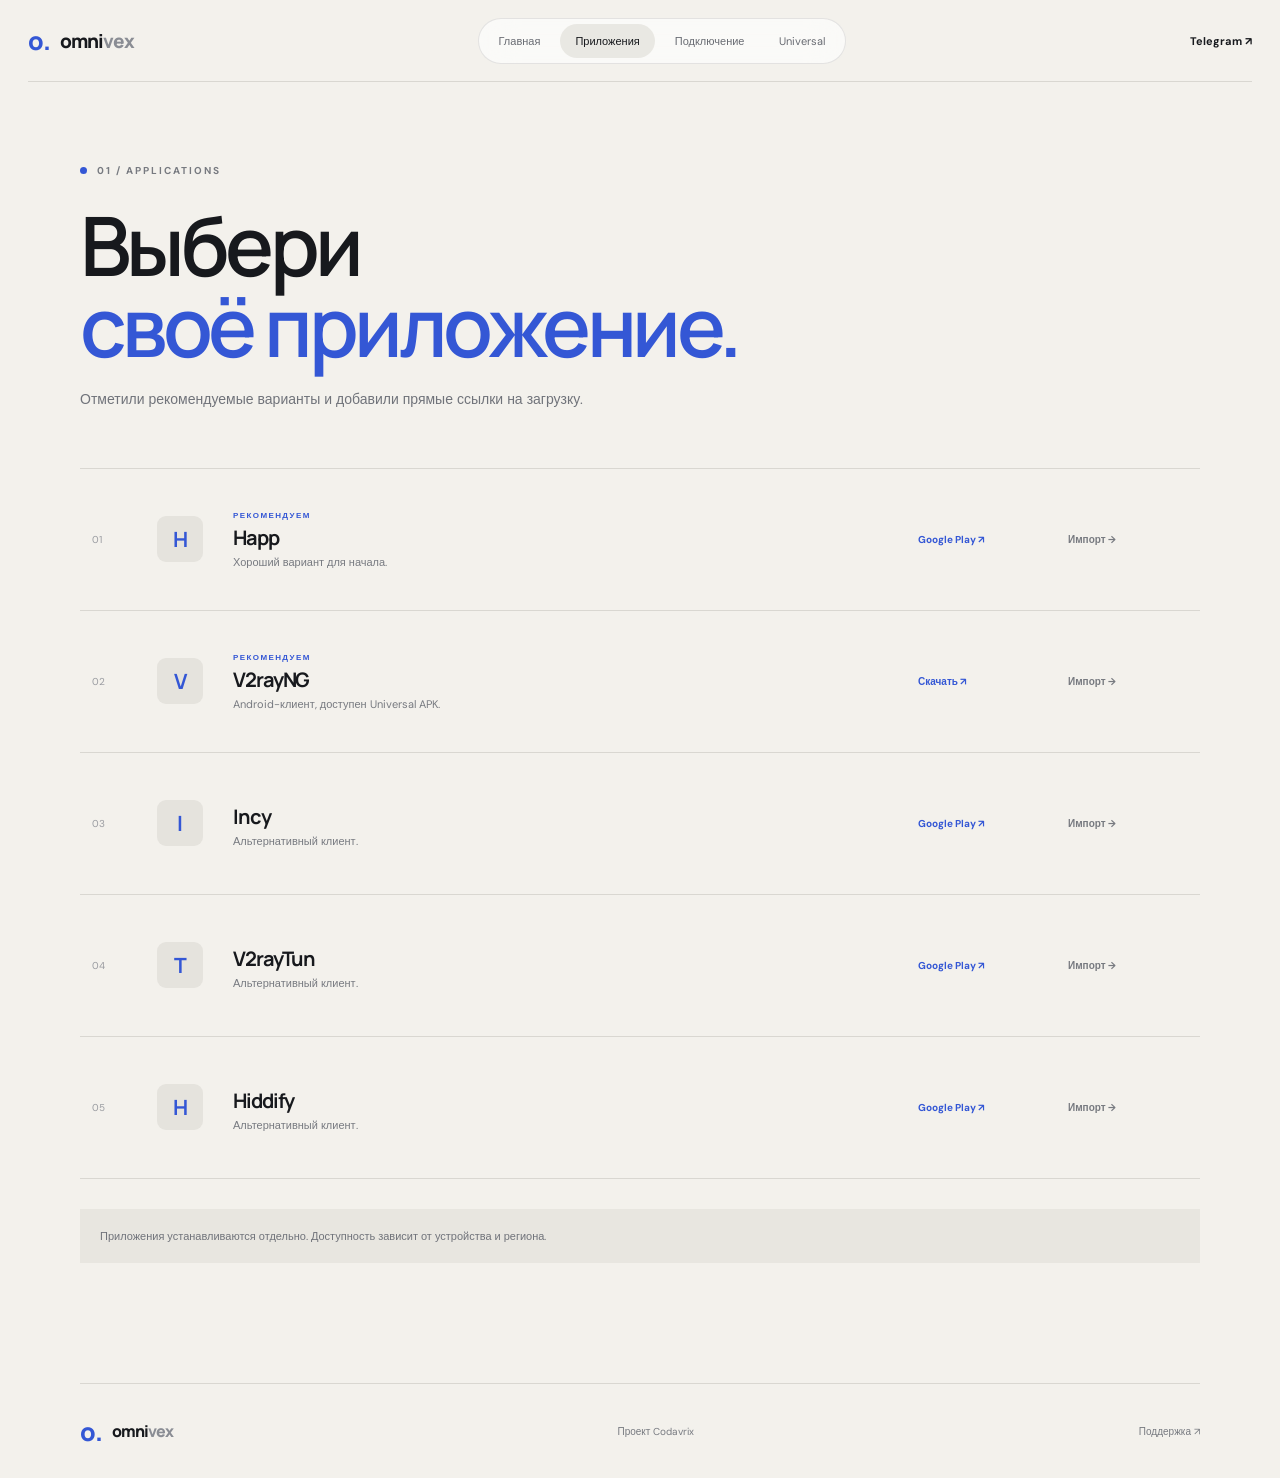
==== commit 9d809f0a: "Restore previous site version" ====
--- a/apps.html
+++ b/apps.html
@@ -1,6 +1,6 @@
-<!doctype html><html lang="ru"><head><meta charset="utf-8"><meta name="viewport" content="width=device-width,initial-scale=1"><meta name="theme-color" content="#f3f1ec"><title>Omnivex</title><link rel="preconnect" href="https://fonts.googleapis.com"><link rel="preconnect" href="https://fonts.gstatic.com" crossorigin><link href="https://fonts.googleapis.com/css2?family=DM+Sans:wght@400;500;600;700&family=Manrope:wght@400;500;600;700;800&display=swap" rel="stylesheet"><link rel="stylesheet" href="style.css"><script src="script.js" defer></script></head><body><header class="header"><a class="brand" href="index.html"><span class="brand-icon">o.</span><span>omni<span>vex</span></span></a><button class="nav-toggle" aria-label="Открыть меню" aria-expanded="false"><span></span><span></span></button><nav class="nav"><a href="index.html">Главная</a><a href="apps.html">Приложения</a><a href="setup.html">Подключение</a><a href="universal.html">Universal</a></nav><a class="nav-telegram" href="https://t.me/OmnivexVPN" target="_blank" rel="noreferrer">Поддержка <svg class="ui-arrow" viewBox="0 0 16 16" aria-hidden="true"><path d="M3 13 13 3M4 3h9v9"/></svg></a></header><main class="wrap subpage"><div class="eyebrow"><span></span> 01 / APPLICATIONS</div><h1 class="page-title">Выбери<br><em>своё приложение.</em></h1><p class="page-lead">Отметили рекомендуемые варианты и добавили прямые ссылки на загрузку.</p><div class="app-list">
-<article class="app-row"><div class="app-id">01</div><div class="app-monogram">H</div><div class="app-desc"><div class="tag">РЕКОМЕНДУЕМ</div><h2>Happ</h2><p>Хороший вариант для начала.</p></div><a class="app-download" href="https://play.google.com/store/apps/details?id=com.happproxy" target="_blank" rel="noreferrer">Google Play <svg class="ui-arrow" viewBox="0 0 16 16" aria-hidden="true"><path d="M3 13 13 3M4 3h9v9"/></svg></a><a class="app-use" href="setup.html?app=happ">Импорт <svg class="ui-arrow" viewBox="0 0 16 16" aria-hidden="true"><path d="M2 8h11M8 3l5 5-5 5"/></svg></a></article>
-<article class="app-row"><div class="app-id">02</div><div class="app-monogram">V</div><div class="app-desc"><div class="tag">РЕКОМЕНДУЕМ</div><h2>V2rayNG</h2><p>Android-клиент, доступен Universal APK.</p></div><a class="app-download" href="https://github.com/2dust/v2rayNG/releases/latest" target="_blank" rel="noreferrer">Скачать <svg class="ui-arrow" viewBox="0 0 16 16" aria-hidden="true"><path d="M3 13 13 3M4 3h9v9"/></svg></a><a class="app-use" href="setup.html?app=v2rayng">Импорт <svg class="ui-arrow" viewBox="0 0 16 16" aria-hidden="true"><path d="M2 8h11M8 3l5 5-5 5"/></svg></a></article>
-<article class="app-row"><div class="app-id">03</div><div class="app-monogram">I</div><div class="app-desc"><h2>Incy</h2><p>Альтернативный клиент.</p></div><a class="app-download" href="https://play.google.com/store/apps/details?id=llc.itdev.incy" target="_blank" rel="noreferrer">Google Play <svg class="ui-arrow" viewBox="0 0 16 16" aria-hidden="true"><path d="M3 13 13 3M4 3h9v9"/></svg></a><a class="app-use" href="setup.html?app=incy">Импорт <svg class="ui-arrow" viewBox="0 0 16 16" aria-hidden="true"><path d="M2 8h11M8 3l5 5-5 5"/></svg></a></article>
-<article class="app-row"><div class="app-id">04</div><div class="app-monogram">T</div><div class="app-desc"><h2>V2rayTun</h2><p>Альтернативный клиент.</p></div><a class="app-download" href="https://play.google.com/store/apps/details?id=com.v2raytun.android" target="_blank" rel="noreferrer">Google Play <svg class="ui-arrow" viewBox="0 0 16 16" aria-hidden="true"><path d="M3 13 13 3M4 3h9v9"/></svg></a><a class="app-use" href="setup.html?app=v2raytun">Импорт <svg class="ui-arrow" viewBox="0 0 16 16" aria-hidden="true"><path d="M2 8h11M8 3l5 5-5 5"/></svg></a></article>
-<article class="app-row"><div class="app-id">05</div><div class="app-monogram">H</div><div class="app-desc"><h2>Hiddify</h2><p>Альтернативный клиент.</p></div><a class="app-download" href="https://play.google.com/store/apps/details?id=app.hiddify.com" target="_blank" rel="noreferrer">Google Play <svg class="ui-arrow" viewBox="0 0 16 16" aria-hidden="true"><path d="M3 13 13 3M4 3h9v9"/></svg></a><a class="app-use" href="setup.html?app=hiddify">Импорт <svg class="ui-arrow" viewBox="0 0 16 16" aria-hidden="true"><path d="M2 8h11M8 3l5 5-5 5"/></svg></a></article></div><div class="note-box">Приложения устанавливаются отдельно. Доступность зависит от устройства и региона.</div></main><footer class="footer"><a class="brand" href="index.html"><span class="brand-icon">o.</span><span>omni<span>vex</span></span></a><span>Проект Codavrix</span><a href="https://t.me/OmnivexVPN" target="_blank" rel="noreferrer">Поддержка <svg class="ui-arrow" viewBox="0 0 16 16" aria-hidden="true"><path d="M3 13 13 3M4 3h9v9"/></svg></a></footer></body></html>+<!doctype html><html lang="ru"><head><meta charset="utf-8"><meta name="viewport" content="width=device-width,initial-scale=1"><meta name="theme-color" content="#f3f1ec"><title>Omnivex</title><link rel="preconnect" href="https://fonts.googleapis.com"><link rel="preconnect" href="https://fonts.gstatic.com" crossorigin><link href="https://fonts.googleapis.com/css2?family=DM+Sans:wght@400;500;600;700&family=Manrope:wght@400;500;600;700;800&display=swap" rel="stylesheet"><link rel="stylesheet" href="style.css"><script src="script.js" defer></script></head><body><header class="header"><a class="brand" href="index.html"><span class="brand-icon">o.</span><span>omni<span>vex</span></span></a><button class="nav-toggle" aria-label="Открыть меню" aria-expanded="false">☰</button><nav class="nav"><a href="index.html">Главная</a><a href="apps.html">Приложения</a><a href="setup.html">Подключение</a><a href="universal.html">Universal</a></nav><a class="nav-telegram" href="https://t.me/OmnivexVPN" target="_blank" rel="noreferrer">Telegram ↗</a></header><main class="wrap subpage"><div class="eyebrow"><span></span> 01 / APPLICATIONS</div><h1 class="page-title">Выбери<br><em>своё приложение.</em></h1><p class="page-lead">Отметили рекомендуемые варианты и добавили прямые ссылки на загрузку.</p><div class="app-list">
+<article class="app-row"><div class="app-id">01</div><div class="app-monogram">H</div><div class="app-desc"><div class="tag">РЕКОМЕНДУЕМ</div><h2>Happ</h2><p>Хороший вариант для начала.</p></div><a class="app-download" href="https://play.google.com/store/apps/details?id=com.happproxy" target="_blank" rel="noreferrer">Google Play ↗</a><a class="app-use" href="setup.html?app=happ">Импорт →</a></article>
+<article class="app-row"><div class="app-id">02</div><div class="app-monogram">V</div><div class="app-desc"><div class="tag">РЕКОМЕНДУЕМ</div><h2>V2rayNG</h2><p>Android-клиент, доступен Universal APK.</p></div><a class="app-download" href="https://github.com/2dust/v2rayNG/releases/latest" target="_blank" rel="noreferrer">Скачать ↗</a><a class="app-use" href="setup.html?app=v2rayng">Импорт →</a></article>
+<article class="app-row"><div class="app-id">03</div><div class="app-monogram">I</div><div class="app-desc"><h2>Incy</h2><p>Альтернативный клиент.</p></div><a class="app-download" href="https://play.google.com/store/apps/details?id=llc.itdev.incy" target="_blank" rel="noreferrer">Google Play ↗</a><a class="app-use" href="setup.html?app=incy">Импорт →</a></article>
+<article class="app-row"><div class="app-id">04</div><div class="app-monogram">T</div><div class="app-desc"><h2>V2rayTun</h2><p>Альтернативный клиент.</p></div><a class="app-download" href="https://play.google.com/store/apps/details?id=com.v2raytun.android" target="_blank" rel="noreferrer">Google Play ↗</a><a class="app-use" href="setup.html?app=v2raytun">Импорт →</a></article>
+<article class="app-row"><div class="app-id">05</div><div class="app-monogram">H</div><div class="app-desc"><h2>Hiddify</h2><p>Альтернативный клиент.</p></div><a class="app-download" href="https://play.google.com/store/apps/details?id=app.hiddify.com" target="_blank" rel="noreferrer">Google Play ↗</a><a class="app-use" href="setup.html?app=hiddify">Импорт →</a></article></div><div class="note-box">Приложения устанавливаются отдельно. Доступность зависит от устройства и региона.</div></main><footer class="footer"><a class="brand" href="index.html"><span class="brand-icon">o.</span><span>omni<span>vex</span></span></a><span>Проект Codavrix</span><a href="https://t.me/OmnivexVPN" target="_blank" rel="noreferrer">Поддержка ↗</a></footer></body></html>
--- a/style.css
+++ b/style.css
@@ -1,28 +1 @@
-:root{--paper:#f3f1ec;--ink:#17191d;--muted:#777a80;--line:#d9d7d1;--accent:#3457d5;--font:'Manrope',sans-serif;--body:'DM Sans',sans-serif}*{box-sizing:border-box}body{margin:0;background:var(--paper);color:var(--ink);font-family:var(--body)}a{color:inherit;text-decoration:none}button{font:inherit}.wrap,.footer{width:min(1120px,calc(100% - 56px));margin:auto}.header{height:82px;width:min(1320px,calc(100% - 56px));margin:auto;display:flex;align-items:center;justify-content:space-between;border-bottom:1px solid var(--line);position:relative;z-index:5}.brand{display:flex;align-items:center;gap:10px;font:800 19px var(--font);letter-spacing:-1px}.brand>span:last-child>span{color:#8a8d94}.brand-icon{font-size:25px;color:var(--accent)}.nav{display:flex;gap:5px;padding:5px;border:1px solid #17191d1a;border-radius:99px;background:#ffffff9c;backdrop-filter:blur(18px)}.nav a{padding:10px 15px;font-size:11px;color:#686b72;border-radius:99px}.nav a:hover,.nav a[aria-current=page]{background:#e9e8e3;color:#16181c}.nav-telegram,.plain-link{font-size:11px;font-weight:700}.nav-toggle{display:none}.home-hero{padding-top:95px}.eyebrow{font-size:10px;letter-spacing:2px;font-weight:700;color:#777a80;display:flex;align-items:center;gap:10px}.eyebrow>span{width:7px;height:7px;background:var(--accent);border-radius:50%}.hero-grid{display:grid;grid-template-columns:1.1fr .9fr;align-items:center;gap:40px;padding:44px 0 66px}h1,h2,h3{font-family:var(--font);letter-spacing:-.055em}h1{font-size:clamp(58px,8vw,100px);line-height:.99;margin:0 0 28px;font-weight:600}h1 em{font-style:normal;color:var(--accent)}.lead{max-width:460px;font-size:15px;line-height:1.8;color:#666a71}.actions{display:flex;align-items:center;gap:25px;margin-top:30px}.btn{display:inline-flex;align-items:center;justify-content:center;gap:22px;padding:0 20px;min-height:48px;border-radius:4px;font-size:11px;font-weight:700;transition:.2s}.btn:hover{transform:translateY(-2px)}.btn-dark{background:var(--ink);color:white}.btn-dark:hover{background:var(--accent)}.btn-outline{border:1px solid var(--line)}.hero-art{height:380px;display:grid;place-items:center;position:relative}.art-orbit{position:absolute;width:340px;height:340px;border:1px solid #d7d4cc;border-radius:50%;box-shadow:0 0 0 35px #d7d4cc40,0 0 0 70px #d7d4cc26}.art-card{width:300px;height:245px;background:#20232b;color:#f5f3ee;border-radius:8px;position:relative;padding:22px;box-shadow:0 30px 70px #191b2033;display:flex;flex-direction:column;justify-content:space-between;z-index:1}.art-label,.art-bottom{font-size:9px;letter-spacing:1.5px}.art-label{color:#aeb1b8}.art-bottom{letter-spacing:0}.live-dot{display:inline-block;width:7px;height:7px;border-radius:50%;background:#9fb0ff;margin-right:8px}.art-mark{display:flex;justify-content:center;align-items:center;gap:9px;transform:skew(-16deg)}.art-mark i{width:19px;border-radius:10px;background:#a9b8ff}.art-mark i:nth-child(1){height:44px;opacity:.5}.art-mark i:nth-child(2){height:78px;opacity:.75}.art-mark i:nth-child(3){height:112px}.art-stamp{position:absolute;z-index:2;right:0;bottom:28px;background:var(--accent);color:white;padding:13px 16px;font-size:9px;line-height:1.6;letter-spacing:1.5px;transform:rotate(-5deg)}.hero-meta{display:flex;justify-content:space-between;border-top:1px solid var(--line);padding:18px 0 24px;color:#85878d;font-size:9px;letter-spacing:1.2px}.intro-band{background:#e6e4de}.band-inner{min-height:180px;display:flex;align-items:center;justify-content:space-between;gap:25px}.band-inner>span{font-size:10px;letter-spacing:2px;color:#7b7d83}.band-inner p{font:500 22px/1.4 var(--font);letter-spacing:-1px}.band-inner strong{color:var(--accent)}.band-inner>a{font-size:11px;font-weight:700}.home-sections{padding:100px 0 120px}.section-top{display:flex;align-items:end;justify-content:space-between;margin-bottom:35px}.eyebrow.plain{display:block;margin-bottom:18px}.section-top h2{font-size:46px;margin:0}.section-top>p{max-width:290px;color:#777a80;font-size:12px;line-height:1.7}.route-grid{display:grid;grid-template-columns:repeat(3,1fr);gap:14px}.route-card{min-height:210px;background:#eae8e2;padding:23px;position:relative;border:1px solid #dfddd6;transition:.2s}.route-card:hover{background:white;transform:translateY(-3px)}.route-card>span{font-size:9px;letter-spacing:1.5px;color:#85878d}.route-card h3{font-size:22px;margin:35px 0 8px}.route-card p{font-size:11px;color:#777a80}.route-card>b{position:absolute;right:22px;bottom:22px;color:var(--accent)}.footer{min-height:95px;border-top:1px solid var(--line);display:flex;align-items:center;justify-content:space-between;color:#777a80;font-size:10px}.footer .brand{color:var(--ink);font-size:16px}.subpage{padding-top:82px;padding-bottom:120px}.page-title{font-size:clamp(54px,7vw,82px);margin:28px 0 20px}.page-lead{max-width:570px;color:#70737a;font-size:14px;line-height:1.8;margin-bottom:55px}.app-list{border-top:1px solid var(--line)}.app-row{min-height:142px;border-bottom:1px solid var(--line);display:grid;grid-template-columns:45px 56px minmax(200px,1fr) 130px 120px;align-items:center;gap:20px;padding:20px 12px}.app-row:hover{background:#ffffff70}.app-id{font-size:10px;color:#999ba0}.app-monogram{width:46px;height:46px;background:#e5e3dd;border-radius:9px;display:grid;place-items:center;font:700 21px var(--font);color:var(--accent)}.app-desc h2{font-size:20px;margin:4px 0}.app-desc p{font-size:11px;color:#777a80;margin:0}.tag{font-size:8px;letter-spacing:1.4px;font-weight:700;color:var(--accent)}.app-download,.app-use{font-size:10px;font-weight:700}.app-download{color:var(--accent)}.app-use{color:#777a80}.note-box{margin-top:30px;padding:18px 20px;background:#e8e6e0;color:#70737a;font-size:11px;line-height:1.7}.note-box a{color:var(--accent);text-decoration:underline}.quick-panel{background:#e9e7e1;border:1px solid #dddbd4;padding:30px}.quick-head,.quick-download{display:flex;justify-content:space-between;align-items:center}.quick-head,.step-label{font-size:9px;letter-spacing:1.4px;color:#777a80;font-weight:700}.quick-counter{color:var(--accent)}.choice-row{display:flex;gap:8px;flex-wrap:wrap;margin:20px 0 34px}.choice{border:1px solid #d5d3cc;background:transparent;padding:12px 18px;border-radius:3px;font-size:11px;cursor:pointer}.choice.active,.choice:hover{background:var(--ink);color:white;border-color:var(--ink)}.quick-download{padding:25px 0;border-top:1px solid #d5d3cc;border-bottom:1px solid #d5d3cc}.quick-download h2,.quick-import h2{font-size:24px;margin:8px 0 0}.quick-import{padding-top:28px}.quick-import>div:first-child p{font-size:12px;color:#70737a;max-width:540px;line-height:1.7;margin:10px 0 22px}.copy-line{display:flex;max-width:580px;margin-top:25px;border:1px solid #d1cfc8;background:#f7f6f2}.copy-line code{padding:15px;flex:1;overflow-wrap:anywhere;font-size:11px;color:#555861}.copy-line button{border:0;background:var(--ink);color:white;padding:0 18px;font-size:10px;cursor:pointer}.copy-status{font-size:10px;color:var(--accent);min-height:15px}.help-line{margin-top:30px;display:flex;justify-content:space-between;font-size:11px;color:#777a80}.help-line a{color:var(--accent);font-weight:700}.universal-panel{display:grid;grid-template-columns:.8fr 1.2fr;gap:50px;align-items:center;background:#e9e7e1;padding:45px;margin-top:20px}.universal-visual{height:260px;background:#20232b;display:grid;place-items:center;position:relative;overflow:hidden;color:white;font:700 48px var(--font)}.universal-ring{position:absolute;width:190px;height:190px;border:1px solid #69718e;border-radius:50%;box-shadow:0 0 0 28px #a9b8ff14,0 0 0 56px #a9b8ff0d}.universal-visual span{position:relative}.universal-copy h2{font-size:32px;margin:12px 0}.universal-copy p{font-size:12px;line-height:1.8;color:#6e7178;margin-bottom:23px}.universal-copy .plain-link{display:block;margin:18px 0}.universal-copy small{display:block;color:#888a90;font-size:9px;line-height:1.6;max-width:430px}@media(max-width:760px){.wrap,.footer{width:calc(100% - 36px)}.header{width:calc(100% - 36px);height:70px}.nav-toggle{display:block;order:3;border:0;background:none;font-size:19px}.nav-telegram{margin-left:auto;margin-right:18px}.nav{display:none;position:absolute;top:62px;left:0;right:0;flex-direction:column;border-radius:8px;background:#f8f7f3;padding:8px;box-shadow:0 15px 35px #0001}.nav.open{display:flex}.nav a{padding:13px}.home-hero{padding-top:65px}.hero-grid{grid-template-columns:1fr;padding-top:32px;gap:10px}.hero-grid h1{font-size:clamp(54px,14vw,78px)}.hero-art{height:300px}.art-card{width:260px;height:210px}.art-orbit{width:260px;height:260px}.art-stamp{right:3px;bottom:14px}.hero-meta{gap:15px;flex-wrap:wrap;font-size:8px}.band-inner{padding:25px 0;min-height:150px;flex-wrap:wrap}.band-inner p{font-size:19px;flex:1}.band-inner>span{width:100%}.home-sections{padding:70px 0}.section-top{display:block}.section-top h2{font-size:38px}.section-top>p{margin-top:14px}.route-grid{grid-template-columns:1fr}.route-card{min-height:165px}.footer{min-height:100px;gap:12px;flex-wrap:wrap;padding:20px 0}.subpage{padding-top:60px;padding-bottom:80px}.page-title{font-size:clamp(48px,13vw,68px)}.page-lead{margin-bottom:35px}.app-row{grid-template-columns:28px 42px 1fr;gap:12px;min-height:130px}.app-monogram{width:40px;height:40px}.app-desc h2{font-size:17px}.app-download,.app-use{grid-column:3}.app-download{margin-top:3px}.app-use{margin-top:-8px}.quick-panel{padding:20px 16px}.quick-download{gap:15px;align-items:flex-start;flex-direction:column}.quick-download h2,.quick-import h2{font-size:21px}.copy-line code{font-size:9px;padding:13px 9px}.copy-line button{padding:0 10px}.universal-panel{grid-template-columns:1fr;padding:20px;gap:25px}.universal-visual{height:190px}.universal-copy h2{font-size:27px}.help-line{gap:15px;flex-wrap:wrap}}@media(prefers-reduced-motion:reduce){*,*::before,*::after{scroll-behavior:auto!important;transition:none!important}}
-
-/* Omnivex refresh: clear navigation, hand-drawn-free SVG arrows, interactive cat */
-.header{gap:24px}
-.nav a{font-size:12px;padding:11px 17px}
-.nav-telegram,.plain-link,.band-inner>a,.footer>a:last-child{display:inline-flex;align-items:center;gap:9px}
-.nav-telegram svg,.plain-link svg,.band-inner>a svg,.footer>a:last-child svg,.btn svg,.route-card svg{width:14px;height:14px;fill:none;stroke:currentColor;stroke-width:1.6;stroke-linecap:round;stroke-linejoin:round;flex:none}
-.nav-toggle{width:38px;height:38px;align-items:center;justify-content:center;gap:5px;flex-direction:column;border:1px solid var(--line);border-radius:50%;background:transparent}
-.nav-toggle span{display:block;width:14px;height:1.5px;background:currentColor}
-.hero-grid{grid-template-columns:1fr 1fr;gap:30px}
-.hero-copy{position:relative;z-index:2}
-.hero-art{height:440px;min-width:0}
-.cat-stage{width:100%;height:100%;min-height:340px;position:relative;overflow:hidden;isolation:isolate;border-radius:22px;background:radial-gradient(ellipse at 50% 62%,#d9d6ce 0%,#e9e7e1 42%,#f3f1ec 76%);touch-action:pan-y}
-#cat-canvas{display:block;width:100%;height:100%;cursor:grab;outline:none}
-#cat-canvas:active{cursor:grabbing}
-.cat-caption{position:absolute;left:20px;right:20px;bottom:17px;display:flex;justify-content:space-between;gap:12px;color:#777a80;font-size:8px;letter-spacing:1.2px;pointer-events:none}
-.cat-reset{position:absolute;right:15px;top:15px;width:34px;height:34px;border:1px solid #17191d22;border-radius:50%;background:#f3f1ecbb;color:#25272b;font-size:21px;line-height:1;cursor:pointer}
-.cat-loading{position:absolute;inset:0;display:grid;place-items:center;color:#777a80;font-size:11px;letter-spacing:1px;pointer-events:none}
-.cat-stage.ready .cat-loading{display:none}
-.cat-stage.failed .cat-loading{font-size:12px}
-.hero-meta{margin-top:2px}
-.route-card>b{display:flex;align-items:center;justify-content:center}
-.nav-toggle{display:none}
-@media(max-width:760px){
- .header{gap:10px}.nav-toggle{display:flex;order:3}.nav-telegram{margin-left:auto;margin-right:4px;font-size:11px}
- .nav{top:62px;z-index:8}.hero-grid{grid-template-columns:1fr;gap:0}.hero-art{height:340px;min-height:300px;margin:4px -5px 0}.cat-stage{min-height:300px;border-radius:16px}
- .cat-caption{font-size:7px;left:13px;right:13px;bottom:12px}.cat-reset{right:10px;top:10px}
-}
+:root{--paper:#f3f1ec;--ink:#17191d;--muted:#777a80;--line:#d9d7d1;--accent:#3457d5;--font:'Manrope',sans-serif;--body:'DM Sans',sans-serif}*{box-sizing:border-box}body{margin:0;background:var(--paper);color:var(--ink);font-family:var(--body)}a{color:inherit;text-decoration:none}button{font:inherit}.wrap,.footer{width:min(1120px,calc(100% - 56px));margin:auto}.header{height:82px;width:min(1320px,calc(100% - 56px));margin:auto;display:flex;align-items:center;justify-content:space-between;border-bottom:1px solid var(--line);position:relative;z-index:5}.brand{display:flex;align-items:center;gap:10px;font:800 19px var(--font);letter-spacing:-1px}.brand>span:last-child>span{color:#8a8d94}.brand-icon{font-size:25px;color:var(--accent)}.nav{display:flex;gap:5px;padding:5px;border:1px solid #17191d1a;border-radius:99px;background:#ffffff9c;backdrop-filter:blur(18px)}.nav a{padding:10px 15px;font-size:11px;color:#686b72;border-radius:99px}.nav a:hover,.nav a[aria-current=page]{background:#e9e8e3;color:#16181c}.nav-telegram,.plain-link{font-size:11px;font-weight:700}.nav-toggle{display:none}.home-hero{padding-top:95px}.eyebrow{font-size:10px;letter-spacing:2px;font-weight:700;color:#777a80;display:flex;align-items:center;gap:10px}.eyebrow>span{width:7px;height:7px;background:var(--accent);border-radius:50%}.hero-grid{display:grid;grid-template-columns:1.1fr .9fr;align-items:center;gap:40px;padding:44px 0 66px}h1,h2,h3{font-family:var(--font);letter-spacing:-.055em}h1{font-size:clamp(58px,8vw,100px);line-height:.99;margin:0 0 28px;font-weight:600}h1 em{font-style:normal;color:var(--accent)}.lead{max-width:460px;font-size:15px;line-height:1.8;color:#666a71}.actions{display:flex;align-items:center;gap:25px;margin-top:30px}.btn{display:inline-flex;align-items:center;justify-content:center;gap:22px;padding:0 20px;min-height:48px;border-radius:4px;font-size:11px;font-weight:700;transition:.2s}.btn:hover{transform:translateY(-2px)}.btn-dark{background:var(--ink);color:white}.btn-dark:hover{background:var(--accent)}.btn-outline{border:1px solid var(--line)}.hero-art{height:380px;display:grid;place-items:center;position:relative}.art-orbit{position:absolute;width:340px;height:340px;border:1px solid #d7d4cc;border-radius:50%;box-shadow:0 0 0 35px #d7d4cc40,0 0 0 70px #d7d4cc26}.art-card{width:300px;height:245px;background:#20232b;color:#f5f3ee;border-radius:8px;position:relative;padding:22px;box-shadow:0 30px 70px #191b2033;display:flex;flex-direction:column;justify-content:space-between;z-index:1}.art-label,.art-bottom{font-size:9px;letter-spacing:1.5px}.art-label{color:#aeb1b8}.art-bottom{letter-spacing:0}.live-dot{display:inline-block;width:7px;height:7px;border-radius:50%;background:#9fb0ff;margin-right:8px}.art-mark{display:flex;justify-content:center;align-items:center;gap:9px;transform:skew(-16deg)}.art-mark i{width:19px;border-radius:10px;background:#a9b8ff}.art-mark i:nth-child(1){height:44px;opacity:.5}.art-mark i:nth-child(2){height:78px;opacity:.75}.art-mark i:nth-child(3){height:112px}.art-stamp{position:absolute;z-index:2;right:0;bottom:28px;background:var(--accent);color:white;padding:13px 16px;font-size:9px;line-height:1.6;letter-spacing:1.5px;transform:rotate(-5deg)}.hero-meta{display:flex;justify-content:space-between;border-top:1px solid var(--line);padding:18px 0 24px;color:#85878d;font-size:9px;letter-spacing:1.2px}.intro-band{background:#e6e4de}.band-inner{min-height:180px;display:flex;align-items:center;justify-content:space-between;gap:25px}.band-inner>span{font-size:10px;letter-spacing:2px;color:#7b7d83}.band-inner p{font:500 22px/1.4 var(--font);letter-spacing:-1px}.band-inner strong{color:var(--accent)}.band-inner>a{font-size:11px;font-weight:700}.home-sections{padding:100px 0 120px}.section-top{display:flex;align-items:end;justify-content:space-between;margin-bottom:35px}.eyebrow.plain{display:block;margin-bottom:18px}.section-top h2{font-size:46px;margin:0}.section-top>p{max-width:290px;color:#777a80;font-size:12px;line-height:1.7}.route-grid{display:grid;grid-template-columns:repeat(3,1fr);gap:14px}.route-card{min-height:210px;background:#eae8e2;padding:23px;position:relative;border:1px solid #dfddd6;transition:.2s}.route-card:hover{background:white;transform:translateY(-3px)}.route-card>span{font-size:9px;letter-spacing:1.5px;color:#85878d}.route-card h3{font-size:22px;margin:35px 0 8px}.route-card p{font-size:11px;color:#777a80}.route-card>b{position:absolute;right:22px;bottom:22px;color:var(--accent)}.footer{min-height:95px;border-top:1px solid var(--line);display:flex;align-items:center;justify-content:space-between;color:#777a80;font-size:10px}.footer .brand{color:var(--ink);font-size:16px}.subpage{padding-top:82px;padding-bottom:120px}.page-title{font-size:clamp(54px,7vw,82px);margin:28px 0 20px}.page-lead{max-width:570px;color:#70737a;font-size:14px;line-height:1.8;margin-bottom:55px}.app-list{border-top:1px solid var(--line)}.app-row{min-height:142px;border-bottom:1px solid var(--line);display:grid;grid-template-columns:45px 56px minmax(200px,1fr) 130px 120px;align-items:center;gap:20px;padding:20px 12px}.app-row:hover{background:#ffffff70}.app-id{font-size:10px;color:#999ba0}.app-monogram{width:46px;height:46px;background:#e5e3dd;border-radius:9px;display:grid;place-items:center;font:700 21px var(--font);color:var(--accent)}.app-desc h2{font-size:20px;margin:4px 0}.app-desc p{font-size:11px;color:#777a80;margin:0}.tag{font-size:8px;letter-spacing:1.4px;font-weight:700;color:var(--accent)}.app-download,.app-use{font-size:10px;font-weight:700}.app-download{color:var(--accent)}.app-use{color:#777a80}.note-box{margin-top:30px;padding:18px 20px;background:#e8e6e0;color:#70737a;font-size:11px;line-height:1.7}.note-box a{color:var(--accent);text-decoration:underline}.quick-panel{background:#e9e7e1;border:1px solid #dddbd4;padding:30px}.quick-head,.quick-download{display:flex;justify-content:space-between;align-items:center}.quick-head,.step-label{font-size:9px;letter-spacing:1.4px;color:#777a80;font-weight:700}.quick-counter{color:var(--accent)}.choice-row{display:flex;gap:8px;flex-wrap:wrap;margin:20px 0 34px}.choice{border:1px solid #d5d3cc;background:transparent;padding:12px 18px;border-radius:3px;font-size:11px;cursor:pointer}.choice.active,.choice:hover{background:var(--ink);color:white;border-color:var(--ink)}.quick-download{padding:25px 0;border-top:1px solid #d5d3cc;border-bottom:1px solid #d5d3cc}.quick-download h2,.quick-import h2{font-size:24px;margin:8px 0 0}.quick-import{padding-top:28px}.quick-import>div:first-child p{font-size:12px;color:#70737a;max-width:540px;line-height:1.7;margin:10px 0 22px}.copy-line{display:flex;max-width:580px;margin-top:25px;border:1px solid #d1cfc8;background:#f7f6f2}.copy-line code{padding:15px;flex:1;overflow-wrap:anywhere;font-size:11px;color:#555861}.copy-line button{border:0;background:var(--ink);color:white;padding:0 18px;font-size:10px;cursor:pointer}.copy-status{font-size:10px;color:var(--accent);min-height:15px}.help-line{margin-top:30px;display:flex;justify-content:space-between;font-size:11px;color:#777a80}.help-line a{color:var(--accent);font-weight:700}.universal-panel{display:grid;grid-template-columns:.8fr 1.2fr;gap:50px;align-items:center;background:#e9e7e1;padding:45px;margin-top:20px}.universal-visual{height:260px;background:#20232b;display:grid;place-items:center;position:relative;overflow:hidden;color:white;font:700 48px var(--font)}.universal-ring{position:absolute;width:190px;height:190px;border:1px solid #69718e;border-radius:50%;box-shadow:0 0 0 28px #a9b8ff14,0 0 0 56px #a9b8ff0d}.universal-visual span{position:relative}.universal-copy h2{font-size:32px;margin:12px 0}.universal-copy p{font-size:12px;line-height:1.8;color:#6e7178;margin-bottom:23px}.universal-copy .plain-link{display:block;margin:18px 0}.universal-copy small{display:block;color:#888a90;font-size:9px;line-height:1.6;max-width:430px}@media(max-width:760px){.wrap,.footer{width:calc(100% - 36px)}.header{width:calc(100% - 36px);height:70px}.nav-toggle{display:block;order:3;border:0;background:none;font-size:19px}.nav-telegram{margin-left:auto;margin-right:18px}.nav{display:none;position:absolute;top:62px;left:0;right:0;flex-direction:column;border-radius:8px;background:#f8f7f3;padding:8px;box-shadow:0 15px 35px #0001}.nav.open{display:flex}.nav a{padding:13px}.home-hero{padding-top:65px}.hero-grid{grid-template-columns:1fr;padding-top:32px;gap:10px}.hero-grid h1{font-size:clamp(54px,14vw,78px)}.hero-art{height:300px}.art-card{width:260px;height:210px}.art-orbit{width:260px;height:260px}.art-stamp{right:3px;bottom:14px}.hero-meta{gap:15px;flex-wrap:wrap;font-size:8px}.band-inner{padding:25px 0;min-height:150px;flex-wrap:wrap}.band-inner p{font-size:19px;flex:1}.band-inner>span{width:100%}.home-sections{padding:70px 0}.section-top{display:block}.section-top h2{font-size:38px}.section-top>p{margin-top:14px}.route-grid{grid-template-columns:1fr}.route-card{min-height:165px}.footer{min-height:100px;gap:12px;flex-wrap:wrap;padding:20px 0}.subpage{padding-top:60px;padding-bottom:80px}.page-title{font-size:clamp(48px,13vw,68px)}.page-lead{margin-bottom:35px}.app-row{grid-template-columns:28px 42px 1fr;gap:12px;min-height:130px}.app-monogram{width:40px;height:40px}.app-desc h2{font-size:17px}.app-download,.app-use{grid-column:3}.app-download{margin-top:3px}.app-use{margin-top:-8px}.quick-panel{padding:20px 16px}.quick-download{gap:15px;align-items:flex-start;flex-direction:column}.quick-download h2,.quick-import h2{font-size:21px}.copy-line code{font-size:9px;padding:13px 9px}.copy-line button{padding:0 10px}.universal-panel{grid-template-columns:1fr;padding:20px;gap:25px}.universal-visual{height:190px}.universal-copy h2{font-size:27px}.help-line{gap:15px;flex-wrap:wrap}}@media(prefers-reduced-motion:reduce){*,*::before,*::after{scroll-behavior:auto!important;transition:none!important}}
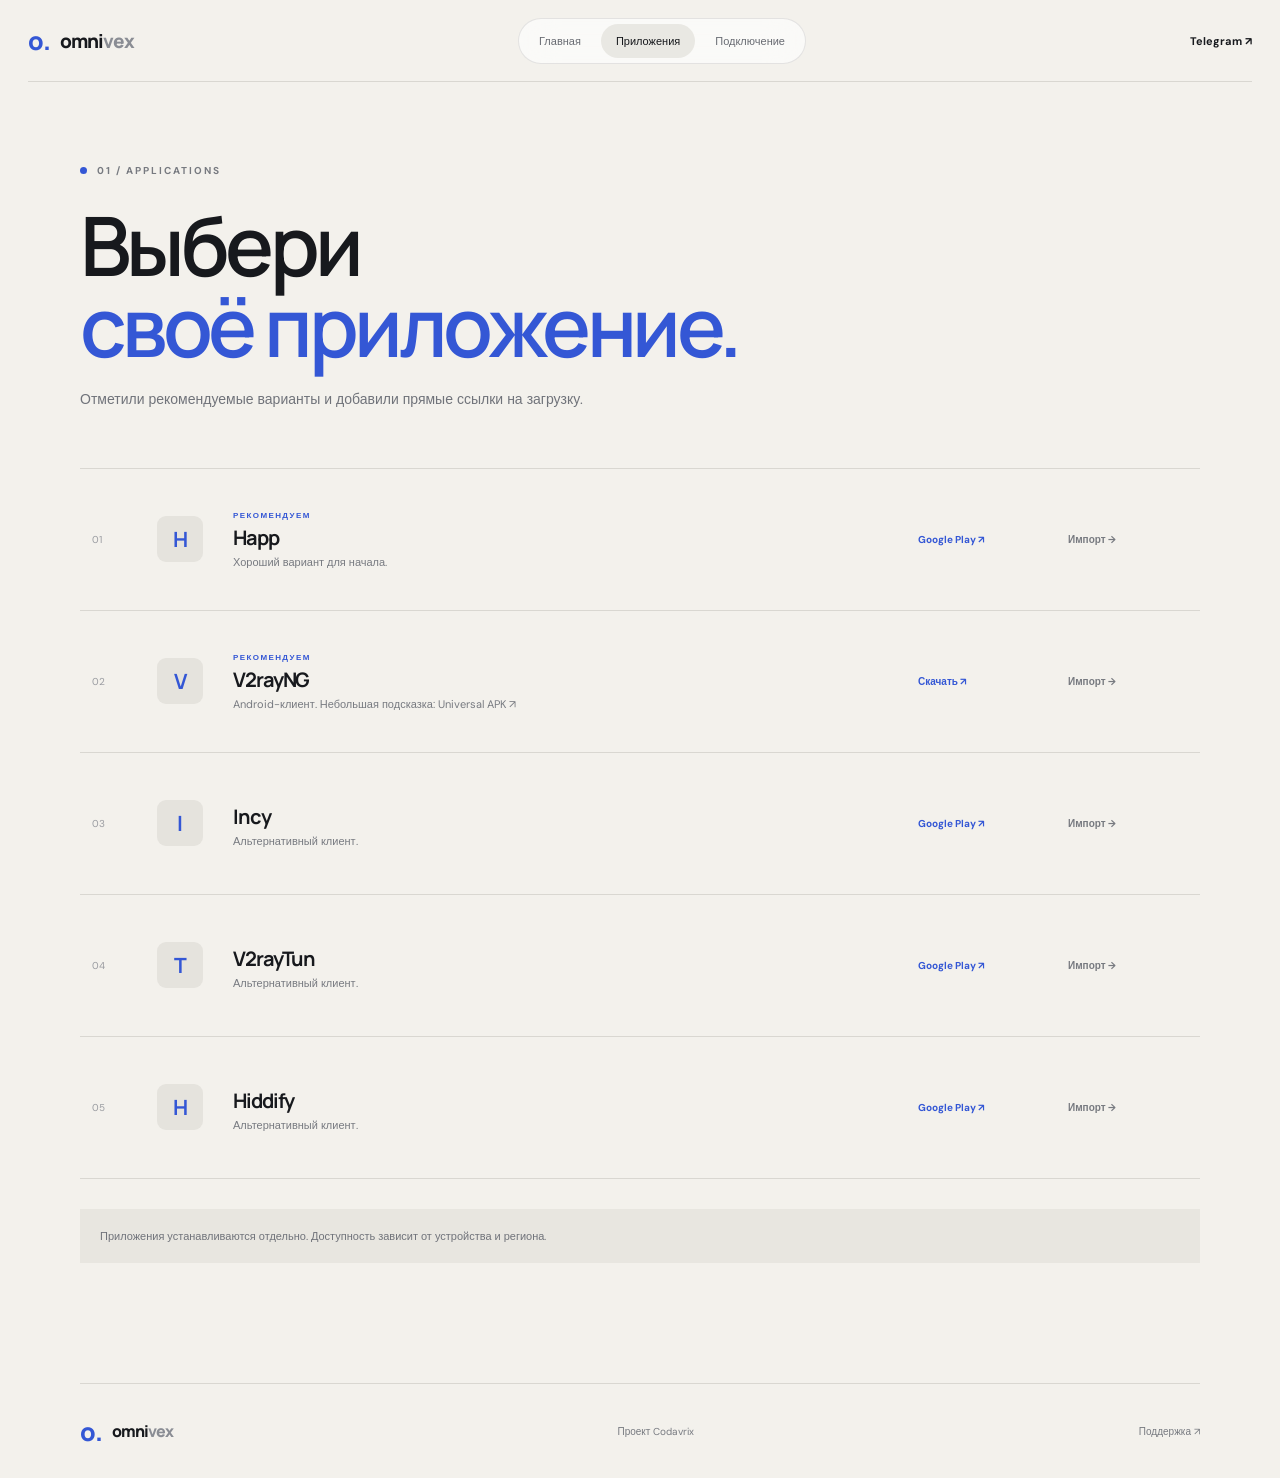
==== commit e4488187: "Move Universal APK to a small V2rayNG hint" ====
--- a/apps.html
+++ b/apps.html
@@ -1,6 +1,6 @@
-<!doctype html><html lang="ru"><head><meta charset="utf-8"><meta name="viewport" content="width=device-width,initial-scale=1"><meta name="theme-color" content="#f3f1ec"><title>Omnivex</title><link rel="preconnect" href="https://fonts.googleapis.com"><link rel="preconnect" href="https://fonts.gstatic.com" crossorigin><link href="https://fonts.googleapis.com/css2?family=DM+Sans:wght@400;500;600;700&family=Manrope:wght@400;500;600;700;800&display=swap" rel="stylesheet"><link rel="stylesheet" href="style.css"><script src="script.js" defer></script></head><body><header class="header"><a class="brand" href="index.html"><span class="brand-icon">o.</span><span>omni<span>vex</span></span></a><button class="nav-toggle" aria-label="Открыть меню" aria-expanded="false">☰</button><nav class="nav"><a href="index.html">Главная</a><a href="apps.html">Приложения</a><a href="setup.html">Подключение</a><a href="universal.html">Universal</a></nav><a class="nav-telegram" href="https://t.me/OmnivexVPN" target="_blank" rel="noreferrer">Telegram ↗</a></header><main class="wrap subpage"><div class="eyebrow"><span></span> 01 / APPLICATIONS</div><h1 class="page-title">Выбери<br><em>своё приложение.</em></h1><p class="page-lead">Отметили рекомендуемые варианты и добавили прямые ссылки на загрузку.</p><div class="app-list">
+<!doctype html><html lang="ru"><head><meta charset="utf-8"><meta name="viewport" content="width=device-width,initial-scale=1"><meta name="theme-color" content="#f3f1ec"><title>Omnivex</title><link rel="preconnect" href="https://fonts.googleapis.com"><link rel="preconnect" href="https://fonts.gstatic.com" crossorigin><link href="https://fonts.googleapis.com/css2?family=DM+Sans:wght@400;500;600;700&family=Manrope:wght@400;500;600;700;800&display=swap" rel="stylesheet"><link rel="stylesheet" href="style.css"><script src="script.js" defer></script></head><body><header class="header"><a class="brand" href="index.html"><span class="brand-icon">o.</span><span>omni<span>vex</span></span></a><button class="nav-toggle" aria-label="Открыть меню" aria-expanded="false">☰</button><nav class="nav"><a href="index.html">Главная</a><a href="apps.html">Приложения</a><a href="setup.html">Подключение</a></nav><a class="nav-telegram" href="https://t.me/OmnivexVPN" target="_blank" rel="noreferrer">Telegram ↗</a></header><main class="wrap subpage"><div class="eyebrow"><span></span> 01 / APPLICATIONS</div><h1 class="page-title">Выбери<br><em>своё приложение.</em></h1><p class="page-lead">Отметили рекомендуемые варианты и добавили прямые ссылки на загрузку.</p><div class="app-list">
 <article class="app-row"><div class="app-id">01</div><div class="app-monogram">H</div><div class="app-desc"><div class="tag">РЕКОМЕНДУЕМ</div><h2>Happ</h2><p>Хороший вариант для начала.</p></div><a class="app-download" href="https://play.google.com/store/apps/details?id=com.happproxy" target="_blank" rel="noreferrer">Google Play ↗</a><a class="app-use" href="setup.html?app=happ">Импорт →</a></article>
-<article class="app-row"><div class="app-id">02</div><div class="app-monogram">V</div><div class="app-desc"><div class="tag">РЕКОМЕНДУЕМ</div><h2>V2rayNG</h2><p>Android-клиент, доступен Universal APK.</p></div><a class="app-download" href="https://github.com/2dust/v2rayNG/releases/latest" target="_blank" rel="noreferrer">Скачать ↗</a><a class="app-use" href="setup.html?app=v2rayng">Импорт →</a></article>
+<article class="app-row"><div class="app-id">02</div><div class="app-monogram">V</div><div class="app-desc"><div class="tag">РЕКОМЕНДУЕМ</div><h2>V2rayNG</h2><p>Android-клиент. <a href="universal.html">Небольшая подсказка: Universal APK ↗</a></p></div><a class="app-download" href="https://github.com/2dust/v2rayNG/releases/latest" target="_blank" rel="noreferrer">Скачать ↗</a><a class="app-use" href="setup.html?app=v2rayng">Импорт →</a></article>
 <article class="app-row"><div class="app-id">03</div><div class="app-monogram">I</div><div class="app-desc"><h2>Incy</h2><p>Альтернативный клиент.</p></div><a class="app-download" href="https://play.google.com/store/apps/details?id=llc.itdev.incy" target="_blank" rel="noreferrer">Google Play ↗</a><a class="app-use" href="setup.html?app=incy">Импорт →</a></article>
 <article class="app-row"><div class="app-id">04</div><div class="app-monogram">T</div><div class="app-desc"><h2>V2rayTun</h2><p>Альтернативный клиент.</p></div><a class="app-download" href="https://play.google.com/store/apps/details?id=com.v2raytun.android" target="_blank" rel="noreferrer">Google Play ↗</a><a class="app-use" href="setup.html?app=v2raytun">Импорт →</a></article>
 <article class="app-row"><div class="app-id">05</div><div class="app-monogram">H</div><div class="app-desc"><h2>Hiddify</h2><p>Альтернативный клиент.</p></div><a class="app-download" href="https://play.google.com/store/apps/details?id=app.hiddify.com" target="_blank" rel="noreferrer">Google Play ↗</a><a class="app-use" href="setup.html?app=hiddify">Импорт →</a></article></div><div class="note-box">Приложения устанавливаются отдельно. Доступность зависит от устройства и региона.</div></main><footer class="footer"><a class="brand" href="index.html"><span class="brand-icon">o.</span><span>omni<span>vex</span></span></a><span>Проект Codavrix</span><a href="https://t.me/OmnivexVPN" target="_blank" rel="noreferrer">Поддержка ↗</a></footer></body></html>
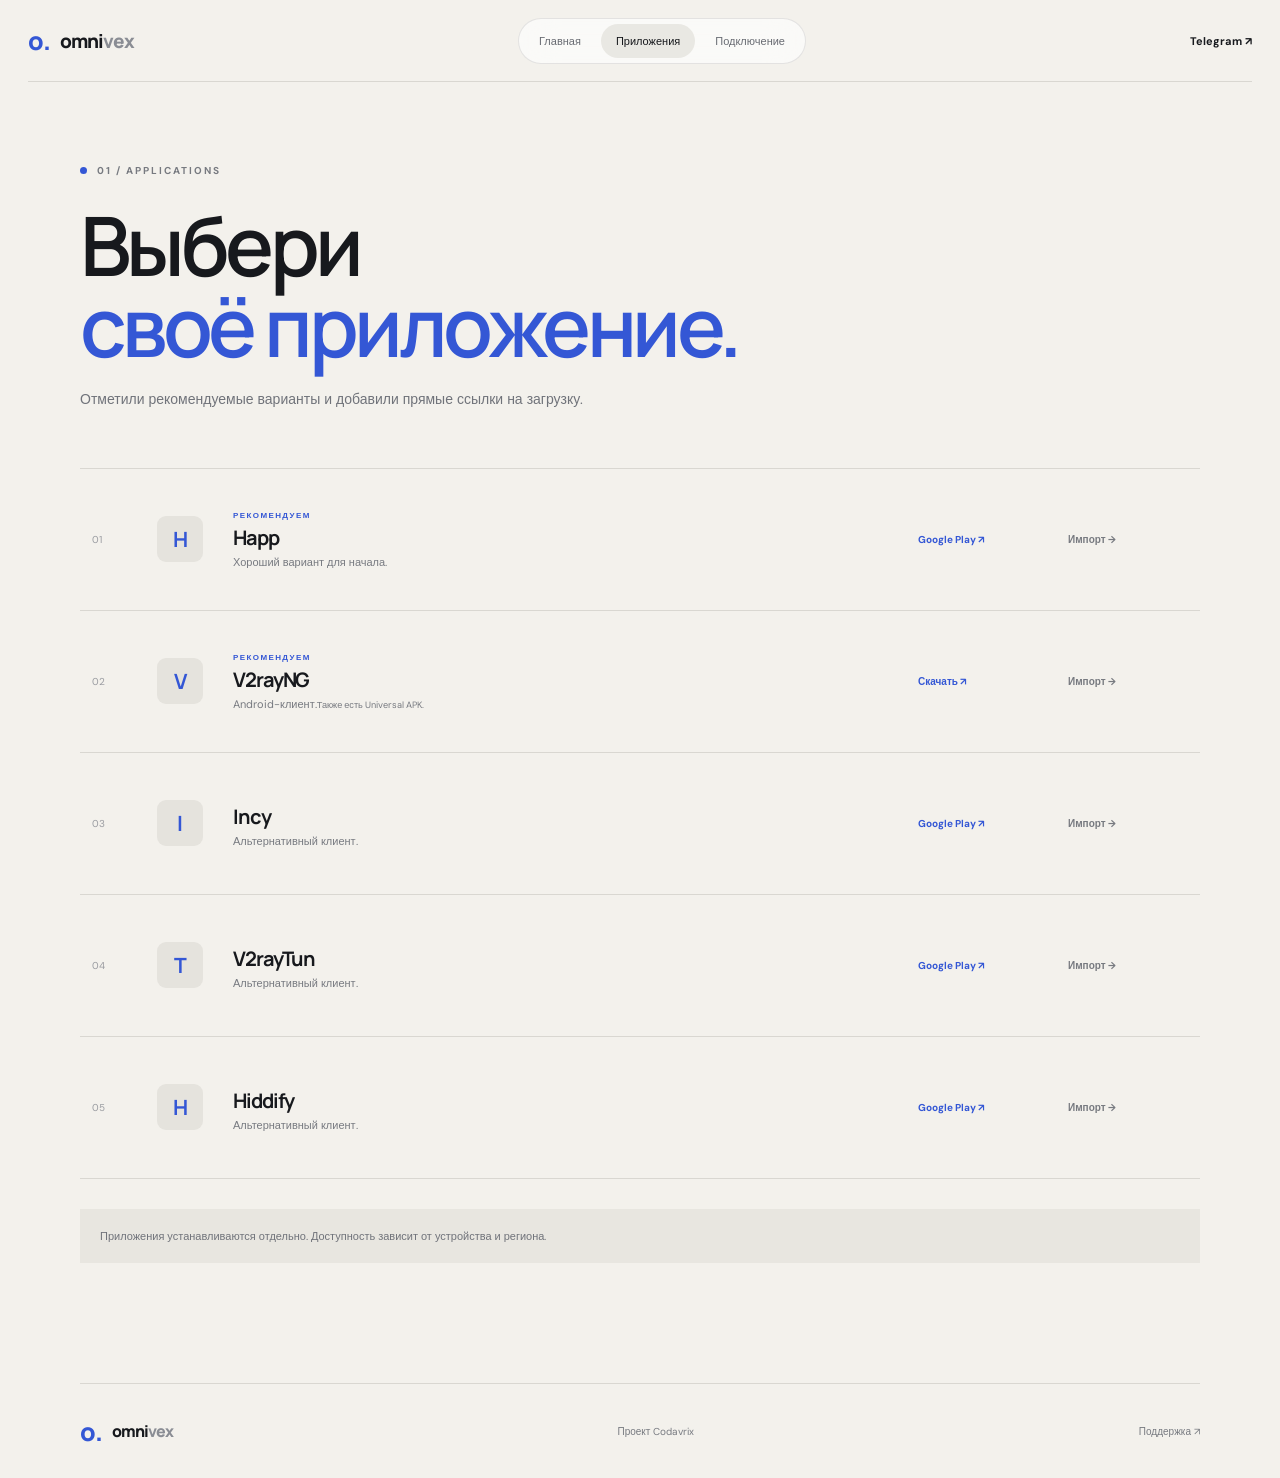
==== commit ccc04083: "Make Universal APK a plain small note" ====
--- a/apps.html
+++ b/apps.html
@@ -1,6 +1,6 @@
 <!doctype html><html lang="ru"><head><meta charset="utf-8"><meta name="viewport" content="width=device-width,initial-scale=1"><meta name="theme-color" content="#f3f1ec"><title>Omnivex</title><link rel="preconnect" href="https://fonts.googleapis.com"><link rel="preconnect" href="https://fonts.gstatic.com" crossorigin><link href="https://fonts.googleapis.com/css2?family=DM+Sans:wght@400;500;600;700&family=Manrope:wght@400;500;600;700;800&display=swap" rel="stylesheet"><link rel="stylesheet" href="style.css"><script src="script.js" defer></script></head><body><header class="header"><a class="brand" href="index.html"><span class="brand-icon">o.</span><span>omni<span>vex</span></span></a><button class="nav-toggle" aria-label="Открыть меню" aria-expanded="false">☰</button><nav class="nav"><a href="index.html">Главная</a><a href="apps.html">Приложения</a><a href="setup.html">Подключение</a></nav><a class="nav-telegram" href="https://t.me/OmnivexVPN" target="_blank" rel="noreferrer">Telegram ↗</a></header><main class="wrap subpage"><div class="eyebrow"><span></span> 01 / APPLICATIONS</div><h1 class="page-title">Выбери<br><em>своё приложение.</em></h1><p class="page-lead">Отметили рекомендуемые варианты и добавили прямые ссылки на загрузку.</p><div class="app-list">
 <article class="app-row"><div class="app-id">01</div><div class="app-monogram">H</div><div class="app-desc"><div class="tag">РЕКОМЕНДУЕМ</div><h2>Happ</h2><p>Хороший вариант для начала.</p></div><a class="app-download" href="https://play.google.com/store/apps/details?id=com.happproxy" target="_blank" rel="noreferrer">Google Play ↗</a><a class="app-use" href="setup.html?app=happ">Импорт →</a></article>
-<article class="app-row"><div class="app-id">02</div><div class="app-monogram">V</div><div class="app-desc"><div class="tag">РЕКОМЕНДУЕМ</div><h2>V2rayNG</h2><p>Android-клиент. <a href="universal.html">Небольшая подсказка: Universal APK ↗</a></p></div><a class="app-download" href="https://github.com/2dust/v2rayNG/releases/latest" target="_blank" rel="noreferrer">Скачать ↗</a><a class="app-use" href="setup.html?app=v2rayng">Импорт →</a></article>
+<article class="app-row"><div class="app-id">02</div><div class="app-monogram">V</div><div class="app-desc"><div class="tag">РЕКОМЕНДУЕМ</div><h2>V2rayNG</h2><p>Android-клиент.<small class="universal-hint">Также есть Universal APK.</small></p></div><a class="app-download" href="https://github.com/2dust/v2rayNG/releases/latest" target="_blank" rel="noreferrer">Скачать ↗</a><a class="app-use" href="setup.html?app=v2rayng">Импорт →</a></article>
 <article class="app-row"><div class="app-id">03</div><div class="app-monogram">I</div><div class="app-desc"><h2>Incy</h2><p>Альтернативный клиент.</p></div><a class="app-download" href="https://play.google.com/store/apps/details?id=llc.itdev.incy" target="_blank" rel="noreferrer">Google Play ↗</a><a class="app-use" href="setup.html?app=incy">Импорт →</a></article>
 <article class="app-row"><div class="app-id">04</div><div class="app-monogram">T</div><div class="app-desc"><h2>V2rayTun</h2><p>Альтернативный клиент.</p></div><a class="app-download" href="https://play.google.com/store/apps/details?id=com.v2raytun.android" target="_blank" rel="noreferrer">Google Play ↗</a><a class="app-use" href="setup.html?app=v2raytun">Импорт →</a></article>
 <article class="app-row"><div class="app-id">05</div><div class="app-monogram">H</div><div class="app-desc"><h2>Hiddify</h2><p>Альтернативный клиент.</p></div><a class="app-download" href="https://play.google.com/store/apps/details?id=app.hiddify.com" target="_blank" rel="noreferrer">Google Play ↗</a><a class="app-use" href="setup.html?app=hiddify">Импорт →</a></article></div><div class="note-box">Приложения устанавливаются отдельно. Доступность зависит от устройства и региона.</div></main><footer class="footer"><a class="brand" href="index.html"><span class="brand-icon">o.</span><span>omni<span>vex</span></span></a><span>Проект Codavrix</span><a href="https://t.me/OmnivexVPN" target="_blank" rel="noreferrer">Поддержка ↗</a></footer></body></html>
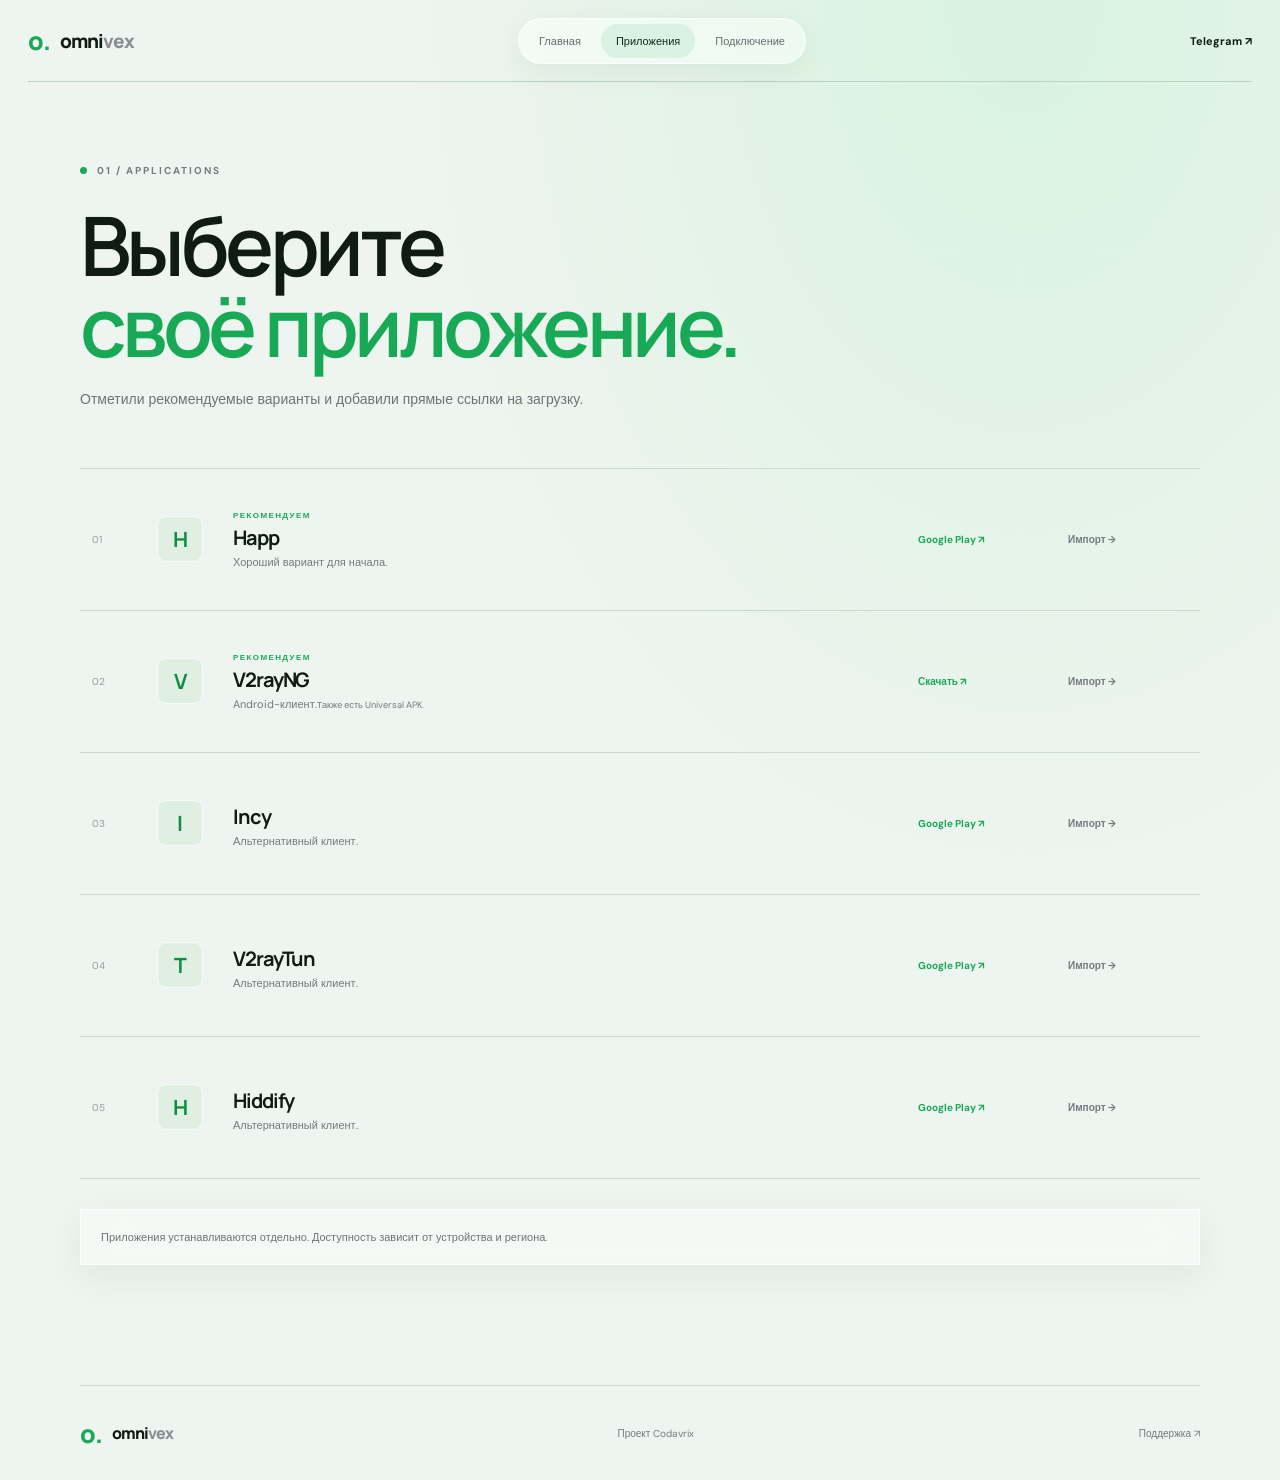
==== commit b48cc888: "Apply green liquid glass theme and formal Russian copy" ====
--- a/apps.html
+++ b/apps.html
@@ -1,4 +1,4 @@
-<!doctype html><html lang="ru"><head><meta charset="utf-8"><meta name="viewport" content="width=device-width,initial-scale=1"><meta name="theme-color" content="#f3f1ec"><title>Omnivex</title><link rel="preconnect" href="https://fonts.googleapis.com"><link rel="preconnect" href="https://fonts.gstatic.com" crossorigin><link href="https://fonts.googleapis.com/css2?family=DM+Sans:wght@400;500;600;700&family=Manrope:wght@400;500;600;700;800&display=swap" rel="stylesheet"><link rel="stylesheet" href="style.css"><script src="script.js" defer></script></head><body><header class="header"><a class="brand" href="index.html"><span class="brand-icon">o.</span><span>omni<span>vex</span></span></a><button class="nav-toggle" aria-label="Открыть меню" aria-expanded="false">☰</button><nav class="nav"><a href="index.html">Главная</a><a href="apps.html">Приложения</a><a href="setup.html">Подключение</a></nav><a class="nav-telegram" href="https://t.me/OmnivexVPN" target="_blank" rel="noreferrer">Telegram ↗</a></header><main class="wrap subpage"><div class="eyebrow"><span></span> 01 / APPLICATIONS</div><h1 class="page-title">Выбери<br><em>своё приложение.</em></h1><p class="page-lead">Отметили рекомендуемые варианты и добавили прямые ссылки на загрузку.</p><div class="app-list">
+<!doctype html><html lang="ru"><head><meta charset="utf-8"><meta name="viewport" content="width=device-width,initial-scale=1"><meta name="theme-color" content="#f3f1ec"><title>Omnivex</title><link rel="preconnect" href="https://fonts.googleapis.com"><link rel="preconnect" href="https://fonts.gstatic.com" crossorigin><link href="https://fonts.googleapis.com/css2?family=DM+Sans:wght@400;500;600;700&family=Manrope:wght@400;500;600;700;800&display=swap" rel="stylesheet"><link rel="stylesheet" href="style.css"><script src="script.js" defer></script></head><body><header class="header"><a class="brand" href="index.html"><span class="brand-icon">o.</span><span>omni<span>vex</span></span></a><button class="nav-toggle" aria-label="Открыть меню" aria-expanded="false">☰</button><nav class="nav"><a href="index.html">Главная</a><a href="apps.html">Приложения</a><a href="setup.html">Подключение</a></nav><a class="nav-telegram" href="https://t.me/OmnivexVPN" target="_blank" rel="noreferrer">Telegram ↗</a></header><main class="wrap subpage"><div class="eyebrow"><span></span> 01 / APPLICATIONS</div><h1 class="page-title">Выберите<br><em>своё приложение.</em></h1><p class="page-lead">Отметили рекомендуемые варианты и добавили прямые ссылки на загрузку.</p><div class="app-list">
 <article class="app-row"><div class="app-id">01</div><div class="app-monogram">H</div><div class="app-desc"><div class="tag">РЕКОМЕНДУЕМ</div><h2>Happ</h2><p>Хороший вариант для начала.</p></div><a class="app-download" href="https://play.google.com/store/apps/details?id=com.happproxy" target="_blank" rel="noreferrer">Google Play ↗</a><a class="app-use" href="setup.html?app=happ">Импорт →</a></article>
 <article class="app-row"><div class="app-id">02</div><div class="app-monogram">V</div><div class="app-desc"><div class="tag">РЕКОМЕНДУЕМ</div><h2>V2rayNG</h2><p>Android-клиент.<small class="universal-hint">Также есть Universal APK.</small></p></div><a class="app-download" href="https://github.com/2dust/v2rayNG/releases/latest" target="_blank" rel="noreferrer">Скачать ↗</a><a class="app-use" href="setup.html?app=v2rayng">Импорт →</a></article>
 <article class="app-row"><div class="app-id">03</div><div class="app-monogram">I</div><div class="app-desc"><h2>Incy</h2><p>Альтернативный клиент.</p></div><a class="app-download" href="https://play.google.com/store/apps/details?id=llc.itdev.incy" target="_blank" rel="noreferrer">Google Play ↗</a><a class="app-use" href="setup.html?app=incy">Импорт →</a></article>
--- a/style.css
+++ b/style.css
@@ -1 +1,31 @@
-:root{--paper:#f3f1ec;--ink:#17191d;--muted:#777a80;--line:#d9d7d1;--accent:#3457d5;--font:'Manrope',sans-serif;--body:'DM Sans',sans-serif}*{box-sizing:border-box}body{margin:0;background:var(--paper);color:var(--ink);font-family:var(--body)}a{color:inherit;text-decoration:none}button{font:inherit}.wrap,.footer{width:min(1120px,calc(100% - 56px));margin:auto}.header{height:82px;width:min(1320px,calc(100% - 56px));margin:auto;display:flex;align-items:center;justify-content:space-between;border-bottom:1px solid var(--line);position:relative;z-index:5}.brand{display:flex;align-items:center;gap:10px;font:800 19px var(--font);letter-spacing:-1px}.brand>span:last-child>span{color:#8a8d94}.brand-icon{font-size:25px;color:var(--accent)}.nav{display:flex;gap:5px;padding:5px;border:1px solid #17191d1a;border-radius:99px;background:#ffffff9c;backdrop-filter:blur(18px)}.nav a{padding:10px 15px;font-size:11px;color:#686b72;border-radius:99px}.nav a:hover,.nav a[aria-current=page]{background:#e9e8e3;color:#16181c}.nav-telegram,.plain-link{font-size:11px;font-weight:700}.nav-toggle{display:none}.home-hero{padding-top:95px}.eyebrow{font-size:10px;letter-spacing:2px;font-weight:700;color:#777a80;display:flex;align-items:center;gap:10px}.eyebrow>span{width:7px;height:7px;background:var(--accent);border-radius:50%}.hero-grid{display:grid;grid-template-columns:1.1fr .9fr;align-items:center;gap:40px;padding:44px 0 66px}h1,h2,h3{font-family:var(--font);letter-spacing:-.055em}h1{font-size:clamp(58px,8vw,100px);line-height:.99;margin:0 0 28px;font-weight:600}h1 em{font-style:normal;color:var(--accent)}.lead{max-width:460px;font-size:15px;line-height:1.8;color:#666a71}.actions{display:flex;align-items:center;gap:25px;margin-top:30px}.btn{display:inline-flex;align-items:center;justify-content:center;gap:22px;padding:0 20px;min-height:48px;border-radius:4px;font-size:11px;font-weight:700;transition:.2s}.btn:hover{transform:translateY(-2px)}.btn-dark{background:var(--ink);color:white}.btn-dark:hover{background:var(--accent)}.btn-outline{border:1px solid var(--line)}.hero-art{height:380px;display:grid;place-items:center;position:relative}.art-orbit{position:absolute;width:340px;height:340px;border:1px solid #d7d4cc;border-radius:50%;box-shadow:0 0 0 35px #d7d4cc40,0 0 0 70px #d7d4cc26}.art-card{width:300px;height:245px;background:#20232b;color:#f5f3ee;border-radius:8px;position:relative;padding:22px;box-shadow:0 30px 70px #191b2033;display:flex;flex-direction:column;justify-content:space-between;z-index:1}.art-label,.art-bottom{font-size:9px;letter-spacing:1.5px}.art-label{color:#aeb1b8}.art-bottom{letter-spacing:0}.live-dot{display:inline-block;width:7px;height:7px;border-radius:50%;background:#9fb0ff;margin-right:8px}.art-mark{display:flex;justify-content:center;align-items:center;gap:9px;transform:skew(-16deg)}.art-mark i{width:19px;border-radius:10px;background:#a9b8ff}.art-mark i:nth-child(1){height:44px;opacity:.5}.art-mark i:nth-child(2){height:78px;opacity:.75}.art-mark i:nth-child(3){height:112px}.art-stamp{position:absolute;z-index:2;right:0;bottom:28px;background:var(--accent);color:white;padding:13px 16px;font-size:9px;line-height:1.6;letter-spacing:1.5px;transform:rotate(-5deg)}.hero-meta{display:flex;justify-content:space-between;border-top:1px solid var(--line);padding:18px 0 24px;color:#85878d;font-size:9px;letter-spacing:1.2px}.intro-band{background:#e6e4de}.band-inner{min-height:180px;display:flex;align-items:center;justify-content:space-between;gap:25px}.band-inner>span{font-size:10px;letter-spacing:2px;color:#7b7d83}.band-inner p{font:500 22px/1.4 var(--font);letter-spacing:-1px}.band-inner strong{color:var(--accent)}.band-inner>a{font-size:11px;font-weight:700}.home-sections{padding:100px 0 120px}.section-top{display:flex;align-items:end;justify-content:space-between;margin-bottom:35px}.eyebrow.plain{display:block;margin-bottom:18px}.section-top h2{font-size:46px;margin:0}.section-top>p{max-width:290px;color:#777a80;font-size:12px;line-height:1.7}.route-grid{display:grid;grid-template-columns:repeat(3,1fr);gap:14px}.route-card{min-height:210px;background:#eae8e2;padding:23px;position:relative;border:1px solid #dfddd6;transition:.2s}.route-card:hover{background:white;transform:translateY(-3px)}.route-card>span{font-size:9px;letter-spacing:1.5px;color:#85878d}.route-card h3{font-size:22px;margin:35px 0 8px}.route-card p{font-size:11px;color:#777a80}.route-card>b{position:absolute;right:22px;bottom:22px;color:var(--accent)}.footer{min-height:95px;border-top:1px solid var(--line);display:flex;align-items:center;justify-content:space-between;color:#777a80;font-size:10px}.footer .brand{color:var(--ink);font-size:16px}.subpage{padding-top:82px;padding-bottom:120px}.page-title{font-size:clamp(54px,7vw,82px);margin:28px 0 20px}.page-lead{max-width:570px;color:#70737a;font-size:14px;line-height:1.8;margin-bottom:55px}.app-list{border-top:1px solid var(--line)}.app-row{min-height:142px;border-bottom:1px solid var(--line);display:grid;grid-template-columns:45px 56px minmax(200px,1fr) 130px 120px;align-items:center;gap:20px;padding:20px 12px}.app-row:hover{background:#ffffff70}.app-id{font-size:10px;color:#999ba0}.app-monogram{width:46px;height:46px;background:#e5e3dd;border-radius:9px;display:grid;place-items:center;font:700 21px var(--font);color:var(--accent)}.app-desc h2{font-size:20px;margin:4px 0}.app-desc p{font-size:11px;color:#777a80;margin:0}.tag{font-size:8px;letter-spacing:1.4px;font-weight:700;color:var(--accent)}.app-download,.app-use{font-size:10px;font-weight:700}.app-download{color:var(--accent)}.app-use{color:#777a80}.note-box{margin-top:30px;padding:18px 20px;background:#e8e6e0;color:#70737a;font-size:11px;line-height:1.7}.note-box a{color:var(--accent);text-decoration:underline}.quick-panel{background:#e9e7e1;border:1px solid #dddbd4;padding:30px}.quick-head,.quick-download{display:flex;justify-content:space-between;align-items:center}.quick-head,.step-label{font-size:9px;letter-spacing:1.4px;color:#777a80;font-weight:700}.quick-counter{color:var(--accent)}.choice-row{display:flex;gap:8px;flex-wrap:wrap;margin:20px 0 34px}.choice{border:1px solid #d5d3cc;background:transparent;padding:12px 18px;border-radius:3px;font-size:11px;cursor:pointer}.choice.active,.choice:hover{background:var(--ink);color:white;border-color:var(--ink)}.quick-download{padding:25px 0;border-top:1px solid #d5d3cc;border-bottom:1px solid #d5d3cc}.quick-download h2,.quick-import h2{font-size:24px;margin:8px 0 0}.quick-import{padding-top:28px}.quick-import>div:first-child p{font-size:12px;color:#70737a;max-width:540px;line-height:1.7;margin:10px 0 22px}.copy-line{display:flex;max-width:580px;margin-top:25px;border:1px solid #d1cfc8;background:#f7f6f2}.copy-line code{padding:15px;flex:1;overflow-wrap:anywhere;font-size:11px;color:#555861}.copy-line button{border:0;background:var(--ink);color:white;padding:0 18px;font-size:10px;cursor:pointer}.copy-status{font-size:10px;color:var(--accent);min-height:15px}.help-line{margin-top:30px;display:flex;justify-content:space-between;font-size:11px;color:#777a80}.help-line a{color:var(--accent);font-weight:700}.universal-panel{display:grid;grid-template-columns:.8fr 1.2fr;gap:50px;align-items:center;background:#e9e7e1;padding:45px;margin-top:20px}.universal-visual{height:260px;background:#20232b;display:grid;place-items:center;position:relative;overflow:hidden;color:white;font:700 48px var(--font)}.universal-ring{position:absolute;width:190px;height:190px;border:1px solid #69718e;border-radius:50%;box-shadow:0 0 0 28px #a9b8ff14,0 0 0 56px #a9b8ff0d}.universal-visual span{position:relative}.universal-copy h2{font-size:32px;margin:12px 0}.universal-copy p{font-size:12px;line-height:1.8;color:#6e7178;margin-bottom:23px}.universal-copy .plain-link{display:block;margin:18px 0}.universal-copy small{display:block;color:#888a90;font-size:9px;line-height:1.6;max-width:430px}@media(max-width:760px){.wrap,.footer{width:calc(100% - 36px)}.header{width:calc(100% - 36px);height:70px}.nav-toggle{display:block;order:3;border:0;background:none;font-size:19px}.nav-telegram{margin-left:auto;margin-right:18px}.nav{display:none;position:absolute;top:62px;left:0;right:0;flex-direction:column;border-radius:8px;background:#f8f7f3;padding:8px;box-shadow:0 15px 35px #0001}.nav.open{display:flex}.nav a{padding:13px}.home-hero{padding-top:65px}.hero-grid{grid-template-columns:1fr;padding-top:32px;gap:10px}.hero-grid h1{font-size:clamp(54px,14vw,78px)}.hero-art{height:300px}.art-card{width:260px;height:210px}.art-orbit{width:260px;height:260px}.art-stamp{right:3px;bottom:14px}.hero-meta{gap:15px;flex-wrap:wrap;font-size:8px}.band-inner{padding:25px 0;min-height:150px;flex-wrap:wrap}.band-inner p{font-size:19px;flex:1}.band-inner>span{width:100%}.home-sections{padding:70px 0}.section-top{display:block}.section-top h2{font-size:38px}.section-top>p{margin-top:14px}.route-grid{grid-template-columns:1fr}.route-card{min-height:165px}.footer{min-height:100px;gap:12px;flex-wrap:wrap;padding:20px 0}.subpage{padding-top:60px;padding-bottom:80px}.page-title{font-size:clamp(48px,13vw,68px)}.page-lead{margin-bottom:35px}.app-row{grid-template-columns:28px 42px 1fr;gap:12px;min-height:130px}.app-monogram{width:40px;height:40px}.app-desc h2{font-size:17px}.app-download,.app-use{grid-column:3}.app-download{margin-top:3px}.app-use{margin-top:-8px}.quick-panel{padding:20px 16px}.quick-download{gap:15px;align-items:flex-start;flex-direction:column}.quick-download h2,.quick-import h2{font-size:21px}.copy-line code{font-size:9px;padding:13px 9px}.copy-line button{padding:0 10px}.universal-panel{grid-template-columns:1fr;padding:20px;gap:25px}.universal-visual{height:190px}.universal-copy h2{font-size:27px}.help-line{gap:15px;flex-wrap:wrap}}@media(prefers-reduced-motion:reduce){*,*::before,*::after{scroll-behavior:auto!important;transition:none!important}}+:root{--paper:#f3f1ec;--ink:#17191d;--muted:#777a80;--line:#d9d7d1;--accent:#3457d5;--font:'Manrope',sans-serif;--body:'DM Sans',sans-serif}*{box-sizing:border-box}body{margin:0;background:var(--paper);color:var(--ink);font-family:var(--body)}a{color:inherit;text-decoration:none}button{font:inherit}.wrap,.footer{width:min(1120px,calc(100% - 56px));margin:auto}.header{height:82px;width:min(1320px,calc(100% - 56px));margin:auto;display:flex;align-items:center;justify-content:space-between;border-bottom:1px solid var(--line);position:relative;z-index:5}.brand{display:flex;align-items:center;gap:10px;font:800 19px var(--font);letter-spacing:-1px}.brand>span:last-child>span{color:#8a8d94}.brand-icon{font-size:25px;color:var(--accent)}.nav{display:flex;gap:5px;padding:5px;border:1px solid #17191d1a;border-radius:99px;background:#ffffff9c;backdrop-filter:blur(18px)}.nav a{padding:10px 15px;font-size:11px;color:#686b72;border-radius:99px}.nav a:hover,.nav a[aria-current=page]{background:#e9e8e3;color:#16181c}.nav-telegram,.plain-link{font-size:11px;font-weight:700}.nav-toggle{display:none}.home-hero{padding-top:95px}.eyebrow{font-size:10px;letter-spacing:2px;font-weight:700;color:#777a80;display:flex;align-items:center;gap:10px}.eyebrow>span{width:7px;height:7px;background:var(--accent);border-radius:50%}.hero-grid{display:grid;grid-template-columns:1.1fr .9fr;align-items:center;gap:40px;padding:44px 0 66px}h1,h2,h3{font-family:var(--font);letter-spacing:-.055em}h1{font-size:clamp(58px,8vw,100px);line-height:.99;margin:0 0 28px;font-weight:600}h1 em{font-style:normal;color:var(--accent)}.lead{max-width:460px;font-size:15px;line-height:1.8;color:#666a71}.actions{display:flex;align-items:center;gap:25px;margin-top:30px}.btn{display:inline-flex;align-items:center;justify-content:center;gap:22px;padding:0 20px;min-height:48px;border-radius:4px;font-size:11px;font-weight:700;transition:.2s}.btn:hover{transform:translateY(-2px)}.btn-dark{background:var(--ink);color:white}.btn-dark:hover{background:var(--accent)}.btn-outline{border:1px solid var(--line)}.hero-art{height:380px;display:grid;place-items:center;position:relative}.art-orbit{position:absolute;width:340px;height:340px;border:1px solid #d7d4cc;border-radius:50%;box-shadow:0 0 0 35px #d7d4cc40,0 0 0 70px #d7d4cc26}.art-card{width:300px;height:245px;background:#20232b;color:#f5f3ee;border-radius:8px;position:relative;padding:22px;box-shadow:0 30px 70px #191b2033;display:flex;flex-direction:column;justify-content:space-between;z-index:1}.art-label,.art-bottom{font-size:9px;letter-spacing:1.5px}.art-label{color:#aeb1b8}.art-bottom{letter-spacing:0}.live-dot{display:inline-block;width:7px;height:7px;border-radius:50%;background:#9fb0ff;margin-right:8px}.art-mark{display:flex;justify-content:center;align-items:center;gap:9px;transform:skew(-16deg)}.art-mark i{width:19px;border-radius:10px;background:#a9b8ff}.art-mark i:nth-child(1){height:44px;opacity:.5}.art-mark i:nth-child(2){height:78px;opacity:.75}.art-mark i:nth-child(3){height:112px}.art-stamp{position:absolute;z-index:2;right:0;bottom:28px;background:var(--accent);color:white;padding:13px 16px;font-size:9px;line-height:1.6;letter-spacing:1.5px;transform:rotate(-5deg)}.hero-meta{display:flex;justify-content:space-between;border-top:1px solid var(--line);padding:18px 0 24px;color:#85878d;font-size:9px;letter-spacing:1.2px}.intro-band{background:#e6e4de}.band-inner{min-height:180px;display:flex;align-items:center;justify-content:space-between;gap:25px}.band-inner>span{font-size:10px;letter-spacing:2px;color:#7b7d83}.band-inner p{font:500 22px/1.4 var(--font);letter-spacing:-1px}.band-inner strong{color:var(--accent)}.band-inner>a{font-size:11px;font-weight:700}.home-sections{padding:100px 0 120px}.section-top{display:flex;align-items:end;justify-content:space-between;margin-bottom:35px}.eyebrow.plain{display:block;margin-bottom:18px}.section-top h2{font-size:46px;margin:0}.section-top>p{max-width:290px;color:#777a80;font-size:12px;line-height:1.7}.route-grid{display:grid;grid-template-columns:repeat(3,1fr);gap:14px}.route-card{min-height:210px;background:#eae8e2;padding:23px;position:relative;border:1px solid #dfddd6;transition:.2s}.route-card:hover{background:white;transform:translateY(-3px)}.route-card>span{font-size:9px;letter-spacing:1.5px;color:#85878d}.route-card h3{font-size:22px;margin:35px 0 8px}.route-card p{font-size:11px;color:#777a80}.route-card>b{position:absolute;right:22px;bottom:22px;color:var(--accent)}.footer{min-height:95px;border-top:1px solid var(--line);display:flex;align-items:center;justify-content:space-between;color:#777a80;font-size:10px}.footer .brand{color:var(--ink);font-size:16px}.subpage{padding-top:82px;padding-bottom:120px}.page-title{font-size:clamp(54px,7vw,82px);margin:28px 0 20px}.page-lead{max-width:570px;color:#70737a;font-size:14px;line-height:1.8;margin-bottom:55px}.app-list{border-top:1px solid var(--line)}.app-row{min-height:142px;border-bottom:1px solid var(--line);display:grid;grid-template-columns:45px 56px minmax(200px,1fr) 130px 120px;align-items:center;gap:20px;padding:20px 12px}.app-row:hover{background:#ffffff70}.app-id{font-size:10px;color:#999ba0}.app-monogram{width:46px;height:46px;background:#e5e3dd;border-radius:9px;display:grid;place-items:center;font:700 21px var(--font);color:var(--accent)}.app-desc h2{font-size:20px;margin:4px 0}.app-desc p{font-size:11px;color:#777a80;margin:0}.tag{font-size:8px;letter-spacing:1.4px;font-weight:700;color:var(--accent)}.app-download,.app-use{font-size:10px;font-weight:700}.app-download{color:var(--accent)}.app-use{color:#777a80}.note-box{margin-top:30px;padding:18px 20px;background:#e8e6e0;color:#70737a;font-size:11px;line-height:1.7}.note-box a{color:var(--accent);text-decoration:underline}.quick-panel{background:#e9e7e1;border:1px solid #dddbd4;padding:30px}.quick-head,.quick-download{display:flex;justify-content:space-between;align-items:center}.quick-head,.step-label{font-size:9px;letter-spacing:1.4px;color:#777a80;font-weight:700}.quick-counter{color:var(--accent)}.choice-row{display:flex;gap:8px;flex-wrap:wrap;margin:20px 0 34px}.choice{border:1px solid #d5d3cc;background:transparent;padding:12px 18px;border-radius:3px;font-size:11px;cursor:pointer}.choice.active,.choice:hover{background:var(--ink);color:white;border-color:var(--ink)}.quick-download{padding:25px 0;border-top:1px solid #d5d3cc;border-bottom:1px solid #d5d3cc}.quick-download h2,.quick-import h2{font-size:24px;margin:8px 0 0}.quick-import{padding-top:28px}.quick-import>div:first-child p{font-size:12px;color:#70737a;max-width:540px;line-height:1.7;margin:10px 0 22px}.copy-line{display:flex;max-width:580px;margin-top:25px;border:1px solid #d1cfc8;background:#f7f6f2}.copy-line code{padding:15px;flex:1;overflow-wrap:anywhere;font-size:11px;color:#555861}.copy-line button{border:0;background:var(--ink);color:white;padding:0 18px;font-size:10px;cursor:pointer}.copy-status{font-size:10px;color:var(--accent);min-height:15px}.help-line{margin-top:30px;display:flex;justify-content:space-between;font-size:11px;color:#777a80}.help-line a{color:var(--accent);font-weight:700}.universal-panel{display:grid;grid-template-columns:.8fr 1.2fr;gap:50px;align-items:center;background:#e9e7e1;padding:45px;margin-top:20px}.universal-visual{height:260px;background:#20232b;display:grid;place-items:center;position:relative;overflow:hidden;color:white;font:700 48px var(--font)}.universal-ring{position:absolute;width:190px;height:190px;border:1px solid #69718e;border-radius:50%;box-shadow:0 0 0 28px #a9b8ff14,0 0 0 56px #a9b8ff0d}.universal-visual span{position:relative}.universal-copy h2{font-size:32px;margin:12px 0}.universal-copy p{font-size:12px;line-height:1.8;color:#6e7178;margin-bottom:23px}.universal-copy .plain-link{display:block;margin:18px 0}.universal-copy small{display:block;color:#888a90;font-size:9px;line-height:1.6;max-width:430px}@media(max-width:760px){.wrap,.footer{width:calc(100% - 36px)}.header{width:calc(100% - 36px);height:70px}.nav-toggle{display:block;order:3;border:0;background:none;font-size:19px}.nav-telegram{margin-left:auto;margin-right:18px}.nav{display:none;position:absolute;top:62px;left:0;right:0;flex-direction:column;border-radius:8px;background:#f8f7f3;padding:8px;box-shadow:0 15px 35px #0001}.nav.open{display:flex}.nav a{padding:13px}.home-hero{padding-top:65px}.hero-grid{grid-template-columns:1fr;padding-top:32px;gap:10px}.hero-grid h1{font-size:clamp(54px,14vw,78px)}.hero-art{height:300px}.art-card{width:260px;height:210px}.art-orbit{width:260px;height:260px}.art-stamp{right:3px;bottom:14px}.hero-meta{gap:15px;flex-wrap:wrap;font-size:8px}.band-inner{padding:25px 0;min-height:150px;flex-wrap:wrap}.band-inner p{font-size:19px;flex:1}.band-inner>span{width:100%}.home-sections{padding:70px 0}.section-top{display:block}.section-top h2{font-size:38px}.section-top>p{margin-top:14px}.route-grid{grid-template-columns:1fr}.route-card{min-height:165px}.footer{min-height:100px;gap:12px;flex-wrap:wrap;padding:20px 0}.subpage{padding-top:60px;padding-bottom:80px}.page-title{font-size:clamp(48px,13vw,68px)}.page-lead{margin-bottom:35px}.app-row{grid-template-columns:28px 42px 1fr;gap:12px;min-height:130px}.app-monogram{width:40px;height:40px}.app-desc h2{font-size:17px}.app-download,.app-use{grid-column:3}.app-download{margin-top:3px}.app-use{margin-top:-8px}.quick-panel{padding:20px 16px}.quick-download{gap:15px;align-items:flex-start;flex-direction:column}.quick-download h2,.quick-import h2{font-size:21px}.copy-line code{font-size:9px;padding:13px 9px}.copy-line button{padding:0 10px}.universal-panel{grid-template-columns:1fr;padding:20px;gap:25px}.universal-visual{height:190px}.universal-copy h2{font-size:27px}.help-line{gap:15px;flex-wrap:wrap}}@media(prefers-reduced-motion:reduce){*,*::before,*::after{scroll-behavior:auto!important;transition:none!important}}
+
+/* Omnivex green + liquid glass */
+:root{--paper:#eef4ef;--ink:#101b15;--muted:#65756a;--line:#cbd9ce;--accent:#18a957}
+body{background:radial-gradient(ellipse at 80% 0%,#d8f3df 0,transparent 42%),var(--paper)}
+.header{border-bottom-color:#b9d2c1}
+.nav{background:#ffffff80;border-color:#ffffffb8;box-shadow:0 8px 30px #173b2510;backdrop-filter:blur(24px) saturate(1.6);-webkit-backdrop-filter:blur(24px) saturate(1.6)}
+.nav a:hover,.nav a[aria-current=page]{background:#d9f2e1;color:#102d1c}
+.brand-icon,h1 em,.tag,.app-download,.quick-counter,.help-line a,.route-card>b{color:var(--accent)}
+.eyebrow>span{background:var(--accent)}
+.btn-dark{background:linear-gradient(135deg,#15994b,#087a39);box-shadow:0 8px 24px #138b4528}
+.btn-dark:hover{background:#086c34}
+.btn-outline,.choice,.copy-line{border-color:#c4d9c9}
+.art-card,.universal-visual{background:linear-gradient(145deg,#15241b,#263b2d);box-shadow:0 28px 70px #102b1b38}
+.art-mark i{background:#68e59b}
+.live-dot{background:#55e38d}
+.art-stamp{background:#15994b}
+.intro-band{background:#dcebe0}
+.band-inner strong{color:#128b45}
+.route-card,.quick-panel,.note-box,.quick-panel,.universal-panel{background:#ffffff72;border:1px solid #ffffffb8;box-shadow:0 12px 36px #173b2510;backdrop-filter:blur(22px) saturate(1.45);-webkit-backdrop-filter:blur(22px) saturate(1.45)}
+.route-card:hover,.app-row:hover{background:#ffffffa8}
+.route-card{border-color:#ffffffc9}
+.app-row{border-bottom-color:#cbd9ce}
+.app-monogram{background:#dff0e3;color:#138b45;border:1px solid #ffffffc9}
+.copy-line{background:#ffffff85;border-color:#ffffffc9;backdrop-filter:blur(18px);-webkit-backdrop-filter:blur(18px)}
+.copy-line button{background:#153b25}
+.copy-status{color:#128b45}
+.choice.active,.choice:hover{background:#153b25;border-color:#153b25}
+.art-orbit{border-color:#b8d7c1;box-shadow:0 0 0 35px #b8d7c140,0 0 0 70px #b8d7c126}
+.universal-ring{border-color:#69b989}
+@media(max-width:760px){.nav{background:#f4fbf5eF;box-shadow:0 15px 35px #12351d20}}
